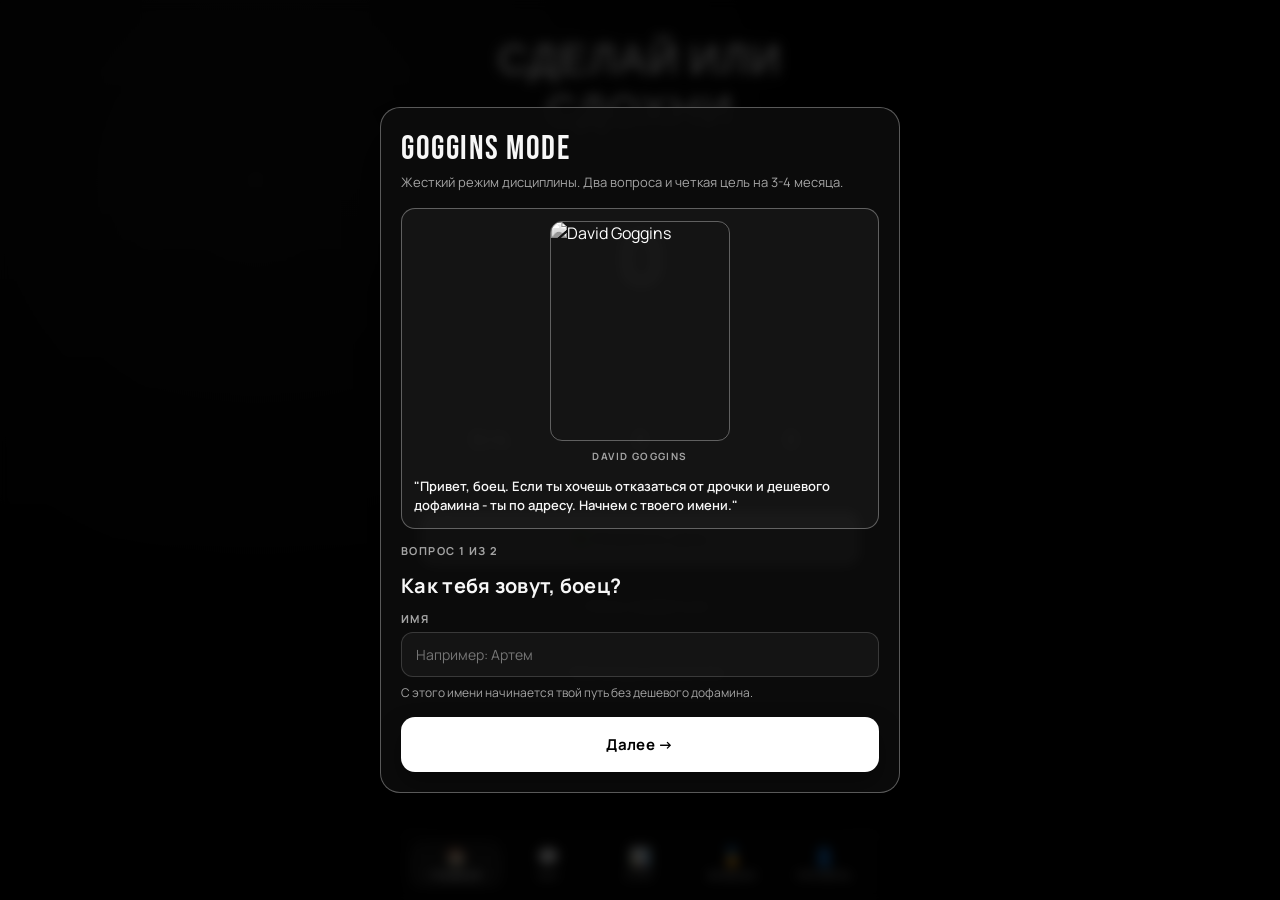
==== index.html @ c08fb743 "Update index.html" ====
<!DOCTYPE html>
<html lang="ru">
<head>
    <meta charset="UTF-8">
    <meta name="viewport" content="width=device-width, initial-scale=1.0, maximum-scale=1.0, user-scalable=no">
    <title>Сделай или сдохни</title>
    <link rel="preconnect" href="https://fonts.googleapis.com">
    <link rel="preconnect" href="https://fonts.gstatic.com" crossorigin>
    <link href="https://fonts.googleapis.com/css2?family=Bebas+Neue&family=Manrope:wght@400;600;700;800&display=swap" rel="stylesheet">
    <style>
        * {
            margin: 0;
            padding: 0;
            box-sizing: border-box;
            font-family: "Manrope", system-ui, -apple-system, sans-serif;
        }

        :root {
            --bg-primary: #040404;
            --bg-secondary: rgba(8, 8, 8, 0.68);
            --bg-card: rgba(12, 12, 12, 0.84);
            --accent: #ffffff;
            --accent-hover: #e8e8e8;
            --text: #f7f7f7;
            --text-muted: #a4a4a4;
            --success: #ffffff;
            --gold: #ffffff;
            --line: rgba(255, 255, 255, 0.16);
            --line-strong: rgba(255, 255, 255, 0.32);
            --photo-url: url("./assets/user-photo.png");
            --photo-size: clamp(440px, 92vw, 980px);
            --photo-y: 58%;
        }

        body {
            background: var(--bg-primary);
            color: var(--text);
            min-height: 100vh;
            overflow-x: hidden;
            position: relative;
        }

        body.onboarding-open {
            overflow: hidden;
        }

        body::before {
            content: "";
            position: fixed;
            inset: 0;
            background-image:
                radial-gradient(circle at 20% 20%, rgba(255, 255, 255, 0.1), transparent 52%),
                linear-gradient(to bottom, rgba(0, 0, 0, 0.22), rgba(0, 0, 0, 0.58)),
                var(--photo-url);
            background-size: 100% 100%, 100% 100%, var(--photo-size) auto;
            background-repeat: no-repeat, no-repeat, no-repeat;
            background-position: center, center, center var(--photo-y);
            filter: grayscale(1) contrast(1.08) brightness(0.72);
            z-index: -2;
        }

        body::after {
            content: "";
            position: fixed;
            inset: 0;
            background: linear-gradient(to bottom, rgba(0, 0, 0, 0.12), rgba(0, 0, 0, 0.42));
            z-index: -1;
            pointer-events: none;
        }

        .container {
            max-width: 480px;
            margin: 0 auto;
            padding: 20px;
            padding-bottom: 96px;
            min-height: 100vh;
            position: relative;
            z-index: 1;
        }

        .mobile-tabs {
            position: fixed;
            left: 50%;
            bottom: 0;
            transform: translateX(-50%);
            width: min(480px, 100vw);
            display: grid;
            grid-template-columns: repeat(5, 1fr);
            gap: 0;
            padding: 8px 10px 12px;
            background: rgba(8, 8, 8, 0.86);
            border-top: 1px solid var(--line);
            backdrop-filter: blur(10px);
            z-index: 220;
        }

        .tab-btn {
            border: none;
            background: transparent;
            color: var(--text-muted);
            display: flex;
            flex-direction: column;
            align-items: center;
            justify-content: center;
            gap: 3px;
            padding: 6px 4px;
            border-radius: 12px;
            font-size: 10px;
            font-weight: 700;
            text-transform: uppercase;
            letter-spacing: 0.8px;
            cursor: pointer;
        }

        .tab-btn .tab-icon {
            font-size: 18px;
            line-height: 1;
        }

        .tab-btn.active {
            color: var(--text);
            background: rgba(255, 255, 255, 0.08);
        }

        .tab-btn:active {
            transform: translateY(1px);
        }

        /* Header */
        .header {
            text-align: center;
            padding: 16px 0;
            margin-bottom: 20px;
        }

        .logo {
            font-family: "Bebas Neue", sans-serif;
            font-size: 42px;
            font-weight: 400;
            text-transform: uppercase;
            letter-spacing: 1.8px;
            color: var(--accent);
            text-shadow: 0 0 28px rgba(255, 255, 255, 0.18);
        }

        .tagline {
            color: var(--text-muted);
            font-size: 11px;
            font-weight: 600;
            text-transform: uppercase;
            letter-spacing: 3.2px;
            margin-top: 2px;
        }

        /* Streak Counter */
        .streak-card {
            background: var(--bg-secondary);
            border-radius: 22px;
            padding: 30px;
            text-align: center;
            margin-bottom: 20px;
            border: 1px solid var(--line);
            position: relative;
            overflow: hidden;
            backdrop-filter: blur(8px);
            box-shadow: 0 20px 45px rgba(0, 0, 0, 0.45);
        }

        .streak-card::before {
            content: '';
            position: absolute;
            top: 0;
            left: 0;
            right: 0;
            height: 1px;
            background: linear-gradient(90deg, rgba(255, 255, 255, 0.65), transparent);
        }

        .streak-number {
            font-size: 72px;
            font-weight: 800;
            color: var(--accent);
            line-height: 1;
            letter-spacing: -2px;
            text-shadow: 0 0 32px rgba(255, 255, 255, 0.2);
        }

        .streak-label {
            font-size: 12px;
            color: var(--text-muted);
            text-transform: uppercase;
            letter-spacing: 2.2px;
            margin-top: 10px;
        }

        .total-days {
            font-size: 14px;
            color: var(--text-muted);
            margin-top: 15px;
        }

        /* Buttons */
        .btn {
            display: block;
            width: 100%;
            padding: 16px 24px;
            border-radius: 14px;
            font-size: 15px;
            font-weight: 700;
            cursor: pointer;
            transition: transform 0.18s ease, background 0.18s ease, border-color 0.18s ease;
            text-align: center;
            text-decoration: none;
            margin-bottom: 12px;
            border: 1px solid transparent;
            letter-spacing: 0.3px;
        }

        .btn-primary {
            background: var(--accent);
            color: #000;
            border-color: rgba(255, 255, 255, 0.9);
            box-shadow: 0 12px 24px rgba(0, 0, 0, 0.35);
        }

        .btn-primary:hover {
            background: var(--accent-hover);
            transform: translateY(-2px);
        }

        .btn-secondary {
            background: var(--bg-card);
            color: var(--text);
            border: 1px solid var(--line);
        }

        .btn-secondary:hover {
            background: rgba(255, 255, 255, 0.08);
            transform: translateY(-2px);
        }

        .btn-danger {
            background: rgba(255, 255, 255, 0.03);
            color: var(--text);
            border: 1px solid var(--line-strong);
        }

        .btn-danger:hover {
            background: rgba(255, 255, 255, 0.1);
            transform: translateY(-2px);
        }

        /* Quote */
        .quote-section {
            background: var(--bg-secondary);
            border-radius: 16px;
            padding: 20px;
            margin-bottom: 20px;
            border-left: 2px solid var(--accent);
            border: 1px solid var(--line);
            backdrop-filter: blur(8px);
        }

        .quote-text {
            font-size: 14px;
            font-style: italic;
            color: var(--text-muted);
            line-height: 1.6;
        }

        .profile-card {
            background: var(--bg-secondary);
            border-radius: 16px;
            padding: 16px;
            margin-bottom: 16px;
            border: 1px solid var(--line);
            backdrop-filter: blur(8px);
        }

        .profile-head {
            display: flex;
            align-items: center;
            justify-content: space-between;
            gap: 10px;
            margin-bottom: 10px;
        }

        .profile-title {
            font-size: 12px;
            text-transform: uppercase;
            letter-spacing: 2px;
            color: var(--text-muted);
            font-weight: 700;
        }

        .text-action {
            background: transparent;
            border: none;
            color: var(--text);
            font-size: 12px;
            font-weight: 700;
            letter-spacing: 0.3px;
            cursor: pointer;
            opacity: 0.8;
        }

        .text-action:hover {
            opacity: 1;
            text-decoration: underline;
        }

        .profile-row {
            display: flex;
            flex-direction: column;
            gap: 3px;
            margin-bottom: 10px;
        }

        .profile-label {
            font-size: 10px;
            text-transform: uppercase;
            letter-spacing: 1.3px;
            color: var(--text-muted);
            font-weight: 700;
        }

        .profile-value {
            font-size: 14px;
            color: var(--text);
            font-weight: 600;
            line-height: 1.45;
        }

        .profile-pills {
            display: flex;
            flex-wrap: wrap;
            gap: 8px;
            margin-bottom: 10px;
        }

        .profile-pill {
            display: inline-flex;
            align-items: center;
            border-radius: 999px;
            border: 1px solid var(--line);
            background: rgba(255, 255, 255, 0.04);
            color: var(--text);
            padding: 6px 10px;
            font-size: 12px;
            font-weight: 600;
            line-height: 1;
        }

        .profile-pill.muted {
            color: var(--text-muted);
            border-style: dashed;
        }

        .onboarding-overlay {
            position: fixed;
            inset: 0;
            background: rgba(0, 0, 0, 0.76);
            backdrop-filter: blur(6px);
            z-index: 300;
            display: none;
            align-items: center;
            justify-content: center;
            padding: 16px;
        }

        .onboarding-overlay.active {
            display: flex;
        }

        .onboarding-panel {
            width: 100%;
            max-width: 520px;
            max-height: 92vh;
            overflow-y: auto;
            background: rgba(12, 12, 12, 0.92);
            border: 1px solid var(--line-strong);
            border-radius: 20px;
            padding: 20px;
            box-shadow: 0 24px 60px rgba(0, 0, 0, 0.55);
        }

        .modal-overlay {
            position: fixed;
            inset: 0;
            background: rgba(0, 0, 0, 0.95);
            z-index: 260;
            padding: 40px 20px;
            display: none;
        }

        .modal-overlay.active {
            display: block;
        }

        .onboarding-title {
            font-family: "Bebas Neue", sans-serif;
            font-size: 34px;
            letter-spacing: 1.5px;
            margin-bottom: 4px;
        }

        .onboarding-subtitle {
            color: var(--text-muted);
            font-size: 13px;
            line-height: 1.45;
            margin-bottom: 16px;
        }

        .coach-intro {
            border: 1px solid var(--line-strong);
            border-radius: 14px;
            background: rgba(255, 255, 255, 0.04);
            padding: 12px;
            margin-bottom: 14px;
        }

        .coach-intro-head {
            display: flex;
            flex-direction: column;
            align-items: center;
            gap: 8px;
            margin-bottom: 8px;
        }

        .coach-avatar {
            width: 180px;
            height: 220px;
            border-radius: 12px;
            object-fit: cover;
            object-position: center top;
            border: 1px solid var(--line-strong);
            filter: grayscale(1) contrast(1.1);
            flex-shrink: 0;
        }

        .coach-intro-label {
            font-size: 10px;
            text-transform: uppercase;
            letter-spacing: 1.4px;
            color: var(--text-muted);
            margin-bottom: 6px;
            font-weight: 700;
        }

        .coach-intro-text {
            font-size: 13px;
            line-height: 1.5;
            color: var(--text);
            font-weight: 600;
        }

        .onboarding-progress {
            display: flex;
            align-items: center;
            justify-content: space-between;
            color: var(--text-muted);
            font-size: 11px;
            text-transform: uppercase;
            letter-spacing: 1.4px;
            margin-bottom: 14px;
            font-weight: 700;
        }

        .onboarding-step {
            display: none;
        }

        .onboarding-step.active {
            display: block;
            animation: fadeIn 0.24s ease;
        }

        .onboarding-step h3 {
            font-size: 20px;
            margin-bottom: 12px;
            letter-spacing: 0.3px;
        }

        .onboarding-step .hint {
            color: var(--text-muted);
            font-size: 12px;
            margin-top: 8px;
            line-height: 1.4;
        }

        .choice-list {
            display: grid;
            gap: 10px;
        }

        .choice-option {
            display: flex;
            align-items: center;
            gap: 10px;
            border: 1px solid var(--line);
            border-radius: 12px;
            padding: 12px;
            background: rgba(255, 255, 255, 0.03);
            cursor: pointer;
            user-select: none;
        }

        .choice-option:hover {
            border-color: var(--line-strong);
            background: rgba(255, 255, 255, 0.07);
        }

        .choice-option input {
            width: 17px;
            height: 17px;
            accent-color: #ffffff;
            flex-shrink: 0;
        }

        .choice-option span {
            font-size: 14px;
            font-weight: 600;
        }

        .habit-block {
            margin-top: 12px;
            padding-top: 10px;
            border-top: 1px solid var(--line);
        }

        .habit-custom {
            margin-top: 10px;
        }

        .field-label {
            display: block;
            font-size: 11px;
            color: var(--text-muted);
            text-transform: uppercase;
            letter-spacing: 1.4px;
            margin-bottom: 6px;
            font-weight: 700;
        }

        .field-input {
            width: 100%;
            border: 1px solid var(--line);
            border-radius: 12px;
            background: rgba(255, 255, 255, 0.04);
            color: var(--text);
            padding: 12px 14px;
            font-size: 14px;
            outline: none;
        }

        textarea.field-input {
            min-height: 72px;
            resize: vertical;
            line-height: 1.45;
        }

        .field-input:focus {
            border-color: var(--line-strong);
            background: rgba(255, 255, 255, 0.08);
        }

        .onboarding-actions {
            display: flex;
            gap: 10px;
            margin-top: 16px;
            justify-content: space-between;
        }

        .onboarding-actions .btn {
            margin-bottom: 0;
            width: auto;
            flex: 1;
        }

        /* Stats */
        .stats-row {
            display: flex;
            gap: 12px;
            margin-bottom: 20px;
        }

        .stat-box {
            flex: 1;
            background: var(--bg-secondary);
            border-radius: 12px;
            padding: 15px;
            text-align: center;
            border: 1px solid var(--line);
            backdrop-filter: blur(8px);
        }

        .stat-value {
            font-size: 24px;
            font-weight: 800;
            color: var(--accent);
            letter-spacing: -0.5px;
        }

        .stat-label {
            font-size: 11px;
            color: var(--text-muted);
            text-transform: uppercase;
            letter-spacing: 1px;
            margin-top: 5px;
        }

        /* Premium Badge */
        .premium-badge {
            background: #ffffff;
            color: #000;
            padding: 8px 16px;
            border-radius: 20px;
            font-size: 12px;
            font-weight: 700;
            text-transform: uppercase;
            letter-spacing: 1px;
            display: inline-block;
            margin-bottom: 15px;
        }

        /* Habit List */
        .habit-list {
            margin-bottom: 20px;
        }

        .habit-item {
            background: var(--bg-secondary);
            border-radius: 12px;
            padding: 15px;
            margin-bottom: 10px;
            display: flex;
            align-items: center;
            justify-content: space-between;
            border: 1px solid var(--line);
            backdrop-filter: blur(8px);
        }

        .habit-info {
            display: flex;
            align-items: center;
            gap: 12px;
        }

        .habit-icon {
            font-size: 24px;
        }

        .habit-name {
            font-weight: 600;
        }

        .habit-check {
            width: 28px;
            height: 28px;
            border-radius: 50%;
            border: 1px solid var(--line-strong);
            cursor: pointer;
            display: flex;
            align-items: center;
            justify-content: center;
            transition: all 0.2s ease;
        }

        .habit-check.completed {
            background: var(--success);
            border-color: var(--success);
            color: #000;
        }

        .chat-shell {
            display: flex;
            flex-direction: column;
            gap: 12px;
            height: calc(100dvh - 240px);
            min-height: 420px;
            background: var(--bg-secondary);
            border: 1px solid var(--line);
            border-radius: 16px;
            padding: 12px;
            backdrop-filter: blur(8px);
            box-shadow: 0 14px 35px rgba(0, 0, 0, 0.35);
        }

        .chat-messages {
            flex: 1;
            display: flex;
            flex-direction: column;
            gap: 8px;
            overflow-y: auto;
            padding: 4px 2px 8px 0;
            scroll-behavior: smooth;
        }

        .chat-bubble {
            max-width: 90%;
            padding: 10px 12px;
            border-radius: 14px;
            border: 1px solid var(--line);
            line-height: 1.45;
            font-size: 14px;
            backdrop-filter: blur(6px);
            white-space: pre-wrap;
        }

        .chat-bubble.user {
            align-self: flex-end;
            background: rgba(255, 255, 255, 0.12);
            border-color: var(--line-strong);
        }

        .chat-bubble.coach {
            align-self: flex-start;
            background: var(--bg-secondary);
        }

        .chat-input-row {
            display: flex;
            gap: 10px;
            align-items: center;
            padding-top: 6px;
            border-top: 1px solid var(--line);
        }

        .chat-input {
            flex: 1;
            border: 1px solid var(--line);
            border-radius: 12px;
            background: rgba(255, 255, 255, 0.06);
            color: var(--text);
            padding: 12px 14px;
            font-size: 14px;
            outline: none;
        }

        .chat-input:focus {
            border-color: var(--line-strong);
            background: rgba(255, 255, 255, 0.1);
        }

        .chat-send {
            border: 1px solid var(--line-strong);
            border-radius: 12px;
            width: 46px;
            height: 46px;
            background: var(--accent);
            color: #000;
            font-size: 20px;
            font-weight: 800;
            cursor: pointer;
            flex-shrink: 0;
        }

        .chat-send:disabled {
            opacity: 0.65;
            cursor: not-allowed;
        }

        /* Weekly Grid */
        .week-grid {
            display: grid;
            grid-template-columns: repeat(7, 1fr);
            gap: 8px;
            margin-bottom: 20px;
        }

        .day-cell {
            text-align: center;
        }

        .day-label {
            font-size: 10px;
            color: var(--text-muted);
            margin-bottom: 5px;
        }

        .day-dot {
            width: 32px;
            height: 32px;
            border-radius: 50%;
            background: var(--bg-card);
            border: 1px solid var(--line);
            margin: 0 auto;
            display: flex;
            align-items: center;
            justify-content: center;
            font-size: 12px;
            font-weight: 600;
        }

        .day-dot.completed {
            background: var(--success);
            color: #000;
        }

        /* Animations */
        @keyframes pulse {
            0%, 100% { transform: scale(1); }
            50% { transform: scale(1.05); }
        }

        .pulse {
            animation: pulse 2s infinite;
        }

        @keyframes fadeIn {
            from { opacity: 0; transform: translateY(20px); }
            to { opacity: 1; transform: translateY(0); }
        }

        .fade-in {
            animation: fadeIn 0.5s ease forwards;
        }

        @media (max-width: 420px) {
            :root {
                --photo-size: 118vw;
                --photo-y: 62%;
            }

            .container {
                padding: 16px;
                padding-bottom: 94px;
            }

            .logo {
                font-size: 36px;
            }

            .streak-number {
                font-size: 64px;
            }

            .onboarding-panel {
                padding: 16px;
                border-radius: 16px;
            }

            .onboarding-title {
                font-size: 30px;
            }

            .onboarding-actions {
                flex-direction: column;
            }

            .onboarding-actions .btn {
                width: 100%;
                flex: initial;
            }

            .mobile-tabs {
                padding-bottom: 10px;
            }

            .tab-btn {
                font-size: 9px;
            }

            .chat-shell {
                height: calc(100dvh - 220px);
                min-height: 360px;
                padding: 10px;
            }

            .chat-bubble {
                max-width: 94%;
                font-size: 13px;
            }
        }

        @media (prefers-reduced-motion: reduce) {
            .pulse,
            .fade-in {
                animation: none;
            }
        }

        /* Screens */
        .screen {
            display: none;
        }

        .screen.active {
            display: block;
        }
    </style>
</head>
<body>
    <div class="container">
        <!-- Main Screen -->
        <div id="main-screen" class="screen active">
            <div class="header">
                <div class="logo">Сделай или сдохни</div>
                <div class="tagline" id="tagline-text">Отказ от дрочки и дешевого дофамина</div>
            </div>

            <div class="streak-card fade-in">
                <div class="streak-number pulse" id="streak-count">0</div>
                <div class="streak-label">Дней без срыва</div>
                <div class="total-days">Всего: <span id="total-count">0</span> дней</div>
            </div>

            <div class="stats-row">
                <div class="stat-box">
                    <div class="stat-value" id="habits-completed">0/0</div>
                    <div class="stat-label">Фокус</div>
                </div>
                <div class="stat-box">
                    <div class="stat-value" id="challenges-completed">0</div>
                    <div class="stat-label">Челленджи</div>
                </div>
                <div class="stat-box">
                    <div class="stat-value" id="achievements-count">0</div>
                    <div class="stat-label">Значки</div>
                </div>
            </div>

            <button class="btn btn-primary" onclick="checkDay()">✅ Отметить день</button>
            <button class="btn btn-danger" onclick="showCraving()">⚠️ Хочу сорваться</button>
            <button class="btn btn-secondary" onclick="completeDailyChallenge()">⚡ Челлендж выполнен</button>

            <div class="quote-section">
                <div class="quote-text" id="daily-quote">"Ты слабак, если сдаешься. Ты воин, если идешь до конца."</div>
            </div>
        </div>

        <!-- Chat Screen -->
        <div id="chat-screen" class="screen">
            <div class="header">
                <div class="logo">Чат с Goggins</div>
            </div>

            <div class="chat-shell">
                <div class="chat-messages" id="chat-messages"></div>
                <form class="chat-input-row" onsubmit="sendChatMessage(event)">
                    <input
                        id="chat-input"
                        class="chat-input"
                        type="text"
                        maxlength="400"
                        placeholder="Напиши, что тебя ломает прямо сейчас..."
                    >
                    <button id="chat-send-btn" type="submit" class="chat-send">→</button>
                </form>
            </div>
        </div>

        <!-- Stats Screen -->
        <div id="stats-screen" class="screen">
            <div class="header">
                <div class="logo">Статистика</div>
            </div>

            <div class="week-grid" id="week-grid">
                <!-- Week days will be generated -->
            </div>

            <div class="streak-card">
                <div class="streak-number" id="stats-streak">0</div>
                <div class="streak-label">Лучший streak</div>
            </div>
        </div>

        <!-- Achievements Screen -->
        <div id="achievements-screen" class="screen">
            <div class="header">
                <div class="logo">Достижения</div>
            </div>

            <div class="habit-list" id="achievements-list">
                <div class="habit-item">
                    <div class="habit-info">
                        <div class="habit-icon">🥉</div>
                        <div class="habit-name">Новичок</div>
                    </div>
                    <div style="color: var(--text-muted); font-size: 12px;">3 дня</div>
                </div>
                <div class="habit-item">
                    <div class="habit-info">
                        <div class="habit-icon">🥈</div>
                        <div class="habit-name">Воин</div>
                    </div>
                    <div style="color: var(--text-muted); font-size: 12px;">7 дней</div>
                </div>
                <div class="habit-item">
                    <div class="habit-info">
                        <div class="habit-icon">🥇</div>
                        <div class="habit-name">Мастер</div>
                    </div>
                    <div style="color: var(--text-muted); font-size: 12px;">30 дней</div>
                </div>
                <div class="habit-item">
                    <div class="habit-info">
                        <div class="habit-icon">👑</div>
                        <div class="habit-name">Легенда</div>
                    </div>
                    <div style="color: var(--text-muted); font-size: 12px;">100 дней</div>
                </div>
            </div>
        </div>

        <!-- Profile Screen -->
        <div id="profile-screen" class="screen">
            <div class="header">
                <div class="logo">Профиль</div>
            </div>

            <div class="profile-card">
                <div class="profile-head">
                    <div class="profile-title">Профиль воина</div>
                    <button class="text-action" onclick="openOnboarding(true)">Изменить</button>
                </div>
                <div class="profile-row">
                    <div class="profile-label">Имя</div>
                    <div class="profile-value" id="profile-name">-</div>
                </div>
                <div class="profile-row">
                    <div class="profile-label">Цель</div>
                    <div class="profile-value" id="profile-goal">-</div>
                </div>
                <div class="profile-row" style="margin-bottom: 0;">
                    <div class="profile-label">Срок</div>
                    <div class="profile-value" id="profile-duration">-</div>
                </div>
            </div>

            <button class="btn btn-secondary" onclick="openOnboarding(true)">📝 Обновить профиль</button>
        </div>
    </div>

    <div id="craving-modal" class="modal-overlay">
        <div style="text-align: center;">
            <div style="font-size: 48px; margin-bottom: 20px;">⚠️</div>
            <div style="font-size: 24px; font-weight: 700; margin-bottom: 20px; color: var(--accent);">ТЫ ХОЧЕШЬ СОРВАТЬСЯ?</div>
            <div class="quote-text" id="craving-quote" style="font-size: 16px; margin-bottom: 30px;">"Ты слабак, если сдаешься. Ты воин, если идешь до конца."</div>
            
            <button class="btn btn-primary" onclick="openAIChat()">💬 Поговорить с коучем</button>
            <button class="btn btn-secondary" onclick="closeCraving()">✅ Я справлюсь</button>
        </div>
    </div>

    <nav class="mobile-tabs">
        <button type="button" class="tab-btn active" data-screen="main-screen" onclick="showScreen('main-screen')">
            <span class="tab-icon">🏠</span>
            <span>Главная</span>
        </button>
        <button type="button" class="tab-btn" data-screen="chat-screen" onclick="showScreen('chat-screen')">
            <span class="tab-icon">💬</span>
            <span>Чат</span>
        </button>
        <button type="button" class="tab-btn" data-screen="stats-screen" onclick="showScreen('stats-screen')">
            <span class="tab-icon">📊</span>
            <span>Стат</span>
        </button>
        <button type="button" class="tab-btn" data-screen="achievements-screen" onclick="showScreen('achievements-screen')">
            <span class="tab-icon">🏅</span>
            <span>Бейджи</span>
        </button>
        <button type="button" class="tab-btn" data-screen="profile-screen" onclick="showScreen('profile-screen')">
            <span class="tab-icon">👤</span>
            <span>Профиль</span>
        </button>
    </nav>

    <div id="onboarding-overlay" class="onboarding-overlay">
        <form id="onboarding-form" class="onboarding-panel">
            <div class="onboarding-title">GOGGINS MODE</div>
            <div class="onboarding-subtitle">Жесткий режим дисциплины. Два вопроса и четкая цель на 3-4 месяца.</div>
            <div class="coach-intro">
                <div class="coach-intro-head">
                    <img class="coach-avatar" src="https://i.pinimg.com/736x/14/f5/a8/14f5a84273fc56e851077f7b923e2029.jpg" alt="David Goggins">
                    <div class="coach-intro-label">David Goggins</div>
                </div>
                <div class="coach-intro-text">"Привет, боец. Если ты хочешь отказаться от дрочки и дешевого дофамина - ты по адресу. Начнем с твоего имени."</div>
            </div>
            <div class="onboarding-progress">
                <span id="onboarding-step-indicator">Вопрос 1 из 2</span>
            </div>

            <div class="onboarding-step active" data-step="1">
                <h3>Как тебя зовут, боец?</h3>
                <label class="field-label" for="onboarding-name">Имя</label>
                <input id="onboarding-name" name="name" class="field-input" type="text" maxlength="40" placeholder="Например: Артем" required>
                <div class="hint">С этого имени начинается твой путь без дешевого дофамина.</div>
            </div>

            <div class="onboarding-step" data-step="2">
                <h3>Что выбираешь на 3-4 месяца?</h3>
                <label class="field-label">Направление</label>
                <div class="choice-list">
                    <label class="choice-option">
                        <input type="radio" name="track_type" value="quit">
                        <span>Отказаться от вредной привычки</span>
                    </label>
                    <label class="choice-option">
                        <input type="radio" name="track_type" value="build">
                        <span>Привить хорошую привычку</span>
                    </label>
                </div>

                <div id="quit-habits-block" class="habit-block" style="display: none;">
                    <label class="field-label">Вредные привычки</label>
                    <div class="choice-list">
                        <label class="choice-option">
                            <input type="radio" name="quit_habit" value="smoking">
                            <span>Отказ от курения</span>
                        </label>
                        <label class="choice-option">
                            <input type="radio" name="quit_habit" value="alcohol">
                            <span>Отказ от алкоголя</span>
                        </label>
                        <label class="choice-option">
                            <input type="radio" name="quit_habit" value="fap">
                            <span>Отказ от дрочки</span>
                        </label>
                        <label class="choice-option">
                            <input type="radio" name="quit_habit" value="other">
                            <span>Другое</span>
                        </label>
                    </div>
                    <div class="habit-custom">
                        <input id="quit-habit-custom" class="field-input" type="text" maxlength="80" placeholder="Какая вредная привычка?" style="display: none;">
                    </div>
                </div>

                <div id="build-habits-block" class="habit-block" style="display: none;">
                    <label class="field-label">Хорошие привычки</label>
                    <div class="choice-list">
                        <label class="choice-option">
                            <input type="radio" name="build_habit" value="reading">
                            <span>Начать читать</span>
                        </label>
                        <label class="choice-option">
                            <input type="radio" name="build_habit" value="sport">
                            <span>Начать заниматься спортом</span>
                        </label>
                        <label class="choice-option">
                            <input type="radio" name="build_habit" value="nutrition">
                            <span>Начать правильно питаться</span>
                        </label>
                        <label class="choice-option">
                            <input type="radio" name="build_habit" value="other">
                            <span>Другое</span>
                        </label>
                    </div>
                    <div class="habit-custom">
                        <input id="build-habit-custom" class="field-input" type="text" maxlength="80" placeholder="Какую хорошую привычку привить?" style="display: none;">
                    </div>
                </div>

                <div class="hint">Основная концепция: за 3-4 месяца убрать или привить привычку.</div>
            </div>

            <div class="onboarding-actions">
                <button type="button" class="btn btn-secondary" id="onboarding-back" onclick="prevOnboardingStep()" style="display: none;">← Назад</button>
                <button type="button" class="btn btn-secondary" id="onboarding-close" onclick="closeOnboarding()" style="display: none;">Закрыть</button>
                <button type="button" class="btn btn-primary" id="onboarding-next" onclick="nextOnboardingStep()">Далее →</button>
                <button type="submit" class="btn btn-primary" id="onboarding-submit" style="display: none;">Сохранить и начать</button>
            </div>
        </form>
    </div>

    <script src="https://telegram.org/js/telegram-web-app.js"></script>
    <script>
        const ACHIEVEMENT_CATALOG = [
            { id: "streak_1", name: "Первый шаг", icon: "🎯", requirement: 1, type: "streak" },
            { id: "streak_3", name: "Новичок", icon: "🥉", requirement: 3, type: "streak" },
            { id: "streak_5", name: "Набираешь ход", icon: "⚔️", requirement: 5, type: "streak" },
            { id: "streak_7", name: "Воин", icon: "🥈", requirement: 7, type: "streak" },
            { id: "streak_10", name: "Железная неделя", icon: "🛡️", requirement: 10, type: "streak" },
            { id: "streak_14", name: "2 недели без срыва", icon: "🔥", requirement: 14, type: "streak" },
            { id: "streak_21", name: "Перезагрузка", icon: "🚀", requirement: 21, type: "streak" },
            { id: "streak_30", name: "Мастер", icon: "🥇", requirement: 30, type: "streak" },
            { id: "streak_45", name: "Стальная воля", icon: "🦾", requirement: 45, type: "streak" },
            { id: "streak_60", name: "60 без срыва", icon: "💀", requirement: 60, type: "streak" },
            { id: "streak_90", name: "90 дней чистоты", icon: "👊", requirement: 90, type: "streak" },
            { id: "streak_120", name: "Режим зверя", icon: "🐺", requirement: 120, type: "streak" },
            { id: "streak_180", name: "Полгода дисциплины", icon: "🏛️", requirement: 180, type: "streak" },
            { id: "streak_365", name: "Легенда", icon: "👑", requirement: 365, type: "streak" },
            { id: "total_7", name: "7 отмеченных дней", icon: "📆", requirement: 7, type: "total_days" },
            { id: "total_30", name: "30 отмеченных дней", icon: "📈", requirement: 30, type: "total_days" },
            { id: "total_100", name: "100 отмеченных дней", icon: "🏅", requirement: 100, type: "total_days" },
            { id: "total_200", name: "200 отмеченных дней", icon: "🏆", requirement: 200, type: "total_days" },
            { id: "challenge_5", name: "5 челленджей", icon: "⚡", requirement: 5, type: "challenges" },
            { id: "challenge_20", name: "20 челленджей", icon: "🎖️", requirement: 20, type: "challenges" },
            { id: "challenge_50", name: "50 челленджей", icon: "🧨", requirement: 50, type: "challenges" },
            { id: "challenge_100", name: "100 челленджей", icon: "🏁", requirement: 100, type: "challenges" }
        ];

        const DAILY_CHALLENGES = [
            "30 минут тренировки без оправданий",
            "10 минут медитации и фокус на цели",
            "Час глубокой работы без телефона",
            "Холодный душ минимум 60 секунд",
            "10 000 шагов за день",
            "Без сахара весь день",
            "Ложись спать до 23:00"
        ];

        const PATH_OPTIONS = {
            tyler: {
                name: "Путь Tyler (лайт)",
                description: "Лайтовый режим с низкой нагрузкой. Без перегруза, но прогресс медленнее."
            },
            ronaldo: {
                name: "Путь Cristiano Ronaldo (средний)",
                description: "Средний, самый оптимальный режим. Баланс дисциплины и устойчивости."
            },
            goggins: {
                name: "Путь David Goggins (супер хард)",
                description: "Максимальная дисциплина и нагрузка. Быстро и жестко, без оправданий."
            }
        };

        const DURATION_OPTIONS = {
            "30d": "30 дней",
            "90d": "90 дней",
            "180d": "6 месяцев",
            "365d": "1 год",
            custom: "Свой срок"
        };

        const QUIT_HABIT_OPTIONS = {
            smoking: "Отказ от курения",
            alcohol: "Отказ от алкоголя",
            fap: "Отказ от дрочки",
            other: "Другое"
        };

        const BUILD_HABIT_OPTIONS = {
            reading: "Начать читать",
            sport: "Начать заниматься спортом",
            nutrition: "Начать правильно питаться",
            other: "Другое"
        };

        const DEFAULT_GOAL_TEXT = "Фокус на привычках";
        const DEFAULT_PATH_KEY = "ronaldo";
        const DEFAULT_DURATION_KEY = "custom";
        const DEFAULT_DURATION_TEXT = "120 дней";

        const DEFAULT_PROFILE = {
            name: "",
            goal: DEFAULT_GOAL_TEXT,
            pathKey: DEFAULT_PATH_KEY,
            durationKey: DEFAULT_DURATION_KEY,
            customDuration: DEFAULT_DURATION_TEXT,
            trackType: "",
            habitKey: "",
            customHabit: ""
        };

        // Data
        let userData = {
            streak: 0,
            bestStreak: 0,
            totalDays: 0,
            habits: [],
            achievements: [],
            isPremium: false,
            chatHistory: [],
            challengesCompleted: 0,
            lastCheckDate: null,
            lastChallengeDate: null,
            onboardingCompleted: false,
            profile: { ...DEFAULT_PROFILE }
        };
        let chatRequestPending = false;
        let onboardingStep = 1;
        let onboardingCanClose = false;
        const ONBOARDING_TOTAL_STEPS = 2;

        // Quotes
        const quotes = [
            "Ты слабак, если сдаешься. Ты воин, если идешь до конца.",
            "Боль временна. Гордость от того, что ты не сдался - навсегда.",
            "Твой biggest враг - это ты сам. Победи себя.",
            "Не сегодня. Никогда не сегодня.",
            "Ты не хочешь сорваться. Ты хочешь быть слабым. Не поддавайся.",
            "Каждый день без срыва - это победа. Будь воином.",
            "Твои желания не определяют тебя. Твои действия определяют.",
            "Сделай или сдохни. Выбирай."
        ];

        function todayKey() {
            return new Date().toISOString().slice(0, 10);
        }

        function getTelegramWebApp() {
            if (window.Telegram && window.Telegram.WebApp) {
                return window.Telegram.WebApp;
            }
            return null;
        }

        function normalizeApiBase(url) {
            return String(url || "").trim().replace(/\/+$/, "");
        }

        function getMiniAppApiBase() {
            const queryBase = normalizeApiBase(new URLSearchParams(window.location.search).get("api_base") || "");
            if (queryBase) {
                return queryBase;
            }

            const tg = getTelegramWebApp();
            if (tg) {
                const initUnsafe = tg.initDataUnsafe || {};
                const startParamBase = normalizeApiBase(initUnsafe.start_param || "");
                if (startParamBase.startsWith("http://") || startParamBase.startsWith("https://")) {
                    return startParamBase;
                }
            }

            const override = normalizeApiBase(localStorage.getItem("nofap_api_base") || "");
            if (override) {
                return override;
            }

            if (window.location.hostname === "localhost" || window.location.hostname === "127.0.0.1") {
                return "http://127.0.0.1:8081";
            }

            return "";
        }

        function getPathName(pathKey) {
            return PATH_OPTIONS[pathKey] ? PATH_OPTIONS[pathKey].name : "-";
        }

        function getDurationLabel(durationKey, customDuration = "") {
            if (durationKey === "custom") {
                return customDuration || "Свой срок";
            }
            return DURATION_OPTIONS[durationKey] || "-";
        }

        function normalizeUserData(raw) {
            const source = raw && typeof raw === "object" ? raw : {};
            const profile = source.profile && typeof source.profile === "object" ? source.profile : {};

            let pathKey = String(profile.pathKey || "").trim();
            if (!PATH_OPTIONS[pathKey]) {
                pathKey = DEFAULT_PATH_KEY;
            }

            let durationKey = String(profile.durationKey || "").trim();
            if (!DURATION_OPTIONS[durationKey]) {
                durationKey = DEFAULT_DURATION_KEY;
            }

            const goal = String(profile.goal || "").trim() || DEFAULT_GOAL_TEXT;
            const trackType = String(profile.trackType || "").trim();
            const habitKey = String(profile.habitKey || "").trim();
            const customHabit = String(profile.customHabit || "").trim();
            const customDuration = String(profile.customDuration || "").trim() || DEFAULT_DURATION_TEXT;
            const chatHistoryRaw = Array.isArray(source.chatHistory) ? source.chatHistory : [];
            const chatHistory = chatHistoryRaw
                .map(item => {
                    const role = item && item.role === "user" ? "user" : "coach";
                    const text = item && typeof item.text === "string" ? item.text.trim() : "";
                    if (!text) {
                        return null;
                    }
                    return { role, text };
                })
                .filter(Boolean)
                .slice(-80);

            return {
                streak: Number(source.streak) || 0,
                bestStreak: Number(source.bestStreak) || 0,
                totalDays: Number(source.totalDays) || 0,
                habits: Array.isArray(source.habits) ? source.habits : [],
                achievements: Array.isArray(source.achievements) ? source.achievements : [],
                isPremium: Boolean(source.isPremium),
                chatHistory,
                challengesCompleted: Number(source.challengesCompleted) || 0,
                lastCheckDate: source.lastCheckDate || null,
                lastChallengeDate: source.lastChallengeDate || null,
                onboardingCompleted: Boolean(source.onboardingCompleted),
                profile: {
                    name: String(profile.name || "").trim(),
                    goal,
                    pathKey,
                    durationKey,
                    customDuration,
                    trackType,
                    habitKey,
                    customHabit
                }
            };
        }

        function getHabitLabel(trackType, habitKey, customHabit = "") {
            if (habitKey === "other") {
                return customHabit.trim();
            }
            if (trackType === "quit") {
                return QUIT_HABIT_OPTIONS[habitKey] || "";
            }
            if (trackType === "build") {
                return BUILD_HABIT_OPTIONS[habitKey] || "";
            }
            return "";
        }

        function buildGoalText(trackType, habitLabel) {
            if (!habitLabel) {
                return DEFAULT_GOAL_TEXT;
            }
            if (trackType === "quit") {
                return `Убрать вредную привычку: ${habitLabel}`;
            }
            if (trackType === "build") {
                return `Привить хорошую привычку: ${habitLabel}`;
            }
            return DEFAULT_GOAL_TEXT;
        }

        function ensureDefaultHabits() {
            if (Array.isArray(userData.habits) && userData.habits.length > 0) {
                return;
            }

            userData.habits = [
                { id: 1, name: "Не смотреть порно", icon: "🚫", completed: false },
                { id: 2, name: "Тренировка", icon: "💪", completed: false },
                { id: 3, name: "Медитация", icon: "🧘", completed: false },
                { id: 4, name: "Холодный душ", icon: "🚿", completed: false }
            ];
        }

        function syncHabitsToProfileFocus() {
            const profile = userData.profile || {};
            const habitLabel = getHabitLabel(profile.trackType, profile.habitKey, profile.customHabit || "");
            if (!habitLabel) {
                return;
            }

            const habitName = profile.trackType === "quit" ? `Без: ${habitLabel}` : habitLabel;
            const habitIcon = profile.trackType === "quit" ? "🚫" : "🌱";
            const completed = userData.habits[0] ? Boolean(userData.habits[0].completed) : false;

            userData.habits = [
                {
                    id: 1,
                    name: habitName,
                    icon: habitIcon,
                    completed
                }
            ];
        }

        function updateProfileUI() {
            const name = userData.profile.name || "Воин";
            const goal = userData.profile.goal || DEFAULT_GOAL_TEXT;
            const duration = getDurationLabel(userData.profile.durationKey || DEFAULT_DURATION_KEY, userData.profile.customDuration || DEFAULT_DURATION_TEXT);

            const nameNode = document.getElementById("profile-name");
            const goalNode = document.getElementById("profile-goal");
            const durationNode = document.getElementById("profile-duration");
            const tagline = document.getElementById("tagline-text");

            if (nameNode) {
                nameNode.textContent = name;
            }
            if (goalNode) {
                goalNode.textContent = goal;
            }
            if (durationNode) {
                durationNode.textContent = duration;
            }
            if (tagline) {
                tagline.textContent = `В строю: ${name}`;
            }
        }

        function fillOnboardingForm() {
            const profile = userData.profile || DEFAULT_PROFILE;
            document.getElementById("onboarding-name").value = profile.name || "";
            document.getElementById("quit-habit-custom").value = profile.trackType === "quit" ? (profile.customHabit || "") : "";
            document.getElementById("build-habit-custom").value = profile.trackType === "build" ? (profile.customHabit || "") : "";

            document.querySelectorAll('input[name="track_type"]').forEach(input => {
                input.checked = input.value === (profile.trackType || "");
            });
            document.querySelectorAll('input[name="quit_habit"]').forEach(input => {
                input.checked = profile.trackType === "quit" && input.value === (profile.habitKey || "");
            });
            document.querySelectorAll('input[name="build_habit"]').forEach(input => {
                input.checked = profile.trackType === "build" && input.value === (profile.habitKey || "");
            });

            updateTrackSelectionUI();
            onboardingStep = 1;
            updateOnboardingStepUI();
        }

        function updateTrackSelectionUI() {
            const trackNode = document.querySelector('input[name="track_type"]:checked');
            const trackType = trackNode ? trackNode.value : "";
            const quitBlock = document.getElementById("quit-habits-block");
            const buildBlock = document.getElementById("build-habits-block");

            quitBlock.style.display = trackType === "quit" ? "block" : "none";
            buildBlock.style.display = trackType === "build" ? "block" : "none";
            updateCustomHabitInputVisibility();
        }

        function updateCustomHabitInputVisibility() {
            const quitHabitNode = document.querySelector('input[name="quit_habit"]:checked');
            const buildHabitNode = document.querySelector('input[name="build_habit"]:checked');
            const quitCustom = document.getElementById("quit-habit-custom");
            const buildCustom = document.getElementById("build-habit-custom");

            quitCustom.style.display = quitHabitNode && quitHabitNode.value === "other" ? "block" : "none";
            buildCustom.style.display = buildHabitNode && buildHabitNode.value === "other" ? "block" : "none";
        }

        function openOnboarding(isEdit = false) {
            fillOnboardingForm();
            const overlay = document.getElementById("onboarding-overlay");
            const closeBtn = document.getElementById("onboarding-close");
            overlay.classList.add("active");
            document.body.classList.add("onboarding-open");

            onboardingCanClose = userData.onboardingCompleted || isEdit;
            closeBtn.style.display = onboardingCanClose ? "block" : "none";
            const submitBtn = document.getElementById("onboarding-submit");
            submitBtn.textContent = userData.onboardingCompleted ? "Сохранить изменения" : "Сохранить и отправить";
        }

        function closeOnboarding() {
            if (!onboardingCanClose && !userData.onboardingCompleted) {
                return;
            }
            const overlay = document.getElementById("onboarding-overlay");
            overlay.classList.remove("active");
            document.body.classList.remove("onboarding-open");
        }

        function updateOnboardingStepUI() {
            const steps = document.querySelectorAll(".onboarding-step");
            steps.forEach((step, index) => {
                step.classList.toggle("active", index + 1 === onboardingStep);
            });

            document.getElementById("onboarding-step-indicator").textContent = `Вопрос ${onboardingStep} из ${ONBOARDING_TOTAL_STEPS}`;
            document.getElementById("onboarding-back").style.display = onboardingStep > 1 ? "block" : "none";
            document.getElementById("onboarding-next").style.display = onboardingStep < ONBOARDING_TOTAL_STEPS ? "block" : "none";
            document.getElementById("onboarding-submit").style.display = onboardingStep === ONBOARDING_TOTAL_STEPS ? "block" : "none";
        }

        function prevOnboardingStep() {
            if (onboardingStep <= 1) {
                return;
            }
            onboardingStep -= 1;
            updateOnboardingStepUI();
        }

        function validateCurrentOnboardingStep() {
            if (onboardingStep === 1) {
                const name = document.getElementById("onboarding-name").value.trim();
                if (!name) {
                    alert("Введи имя, чтобы продолжить.");
                    return false;
                }
            }

            if (onboardingStep === 2) {
                const trackNode = document.querySelector('input[name="track_type"]:checked');
                if (!trackNode) {
                    alert("Выбери: убрать вредную привычку или привить хорошую.");
                    return false;
                }

                if (trackNode.value === "quit") {
                    const habitNode = document.querySelector('input[name="quit_habit"]:checked');
                    if (!habitNode) {
                        alert("Выбери вредную привычку.");
                        return false;
                    }
                    if (habitNode.value === "other" && !document.getElementById("quit-habit-custom").value.trim()) {
                        alert("Напиши свою вредную привычку в поле 'Другое'.");
                        return false;
                    }
                }

                if (trackNode.value === "build") {
                    const habitNode = document.querySelector('input[name="build_habit"]:checked');
                    if (!habitNode) {
                        alert("Выбери хорошую привычку.");
                        return false;
                    }
                    if (habitNode.value === "other" && !document.getElementById("build-habit-custom").value.trim()) {
                        alert("Напиши свою хорошую привычку в поле 'Другое'.");
                        return false;
                    }
                }
            }

            return true;
        }

        function nextOnboardingStep() {
            if (!validateCurrentOnboardingStep()) {
                return;
            }
            if (onboardingStep >= ONBOARDING_TOTAL_STEPS) {
                return;
            }
            onboardingStep += 1;
            updateOnboardingStepUI();
        }

        function getOnboardingPayload() {
            const name = document.getElementById("onboarding-name").value.trim();
            const trackNode = document.querySelector('input[name="track_type"]:checked');
            const trackType = trackNode ? trackNode.value : "";

            let habitKey = "";
            let customHabit = "";

            if (trackType === "quit") {
                const habitNode = document.querySelector('input[name="quit_habit"]:checked');
                habitKey = habitNode ? habitNode.value : "";
                customHabit = document.getElementById("quit-habit-custom").value.trim();
            } else if (trackType === "build") {
                const habitNode = document.querySelector('input[name="build_habit"]:checked');
                habitKey = habitNode ? habitNode.value : "";
                customHabit = document.getElementById("build-habit-custom").value.trim();
            }

            const habitLabel = getHabitLabel(trackType, habitKey, customHabit);
            const goal = buildGoalText(trackType, habitLabel);
            const pathKey = DEFAULT_PATH_KEY;
            const durationKey = DEFAULT_DURATION_KEY;
            const customDuration = DEFAULT_DURATION_TEXT;
            const duration = DEFAULT_DURATION_TEXT;

            return { name, goal, pathKey, durationKey, customDuration, duration, trackType, habitKey, customHabit };
        }

        function sendGoalSetupToBot(payload) {
            const tg = getTelegramWebApp();
            if (!tg || typeof tg.sendData !== "function") {
                return { sent: false, reason: "not_telegram" };
            }

            const data = {
                action: "goal_setup",
                name: payload.name,
                goal: payload.goal,
                path_key: payload.pathKey,
                duration_key: payload.durationKey,
                duration: payload.duration,
                source: "mini_app",
                submitted_at: new Date().toISOString()
            };

            try {
                tg.sendData(JSON.stringify(data));
                return { sent: true };
            } catch (error) {
                return { sent: false, reason: "send_failed", error };
            }
        }

        function submitOnboarding(event) {
            event.preventDefault();
            if (!validateCurrentOnboardingStep()) {
                return;
            }

            const payload = getOnboardingPayload();
            if (!payload.name || !payload.trackType || !payload.habitKey) {
                alert("Заполни все поля корректно.");
                return;
            }

            userData.profile = {
                name: payload.name,
                goal: payload.goal,
                pathKey: payload.pathKey,
                durationKey: payload.durationKey,
                customDuration: payload.customDuration,
                trackType: payload.trackType,
                habitKey: payload.habitKey,
                customHabit: payload.customHabit
            };
            userData.onboardingCompleted = true;
            syncHabitsToProfileFocus();
            updateUI();
            generateWeekGrid();

            const sent = sendGoalSetupToBot(payload);
            if (sent.sent) {
                alert("Данные отправлены в бота. План скоро придет в чат Telegram.");
            } else if (sent.reason === "not_telegram") {
                alert("Профиль сохранен. Для генерации плана открой Mini App из Telegram-бота.");
            } else {
                alert("Профиль сохранен, но отправка в бота не удалась. Попробуй снова.");
            }

            closeOnboarding();
        }

        function initTelegramWebApp() {
            const tg = getTelegramWebApp();
            if (!tg) {
                return;
            }

            try {
                tg.ready();
                tg.expand();
            } catch (error) {
                // noop
            }
        }

        // Initialize
        function init() {
            initTelegramWebApp();

            const saved = localStorage.getItem("nofap_user");
            if (saved) {
                try {
                    userData = normalizeUserData(JSON.parse(saved));
                } catch (error) {
                    userData.profile = { ...DEFAULT_PROFILE };
                }
            } else {
                userData.profile = { ...DEFAULT_PROFILE };
            }

            ensureDefaultHabits();

            document.getElementById("onboarding-form").addEventListener("submit", submitOnboarding);
            document.getElementById("onboarding-name").addEventListener("keydown", event => {
                if (event.key === "Enter" && onboardingStep === 1) {
                    event.preventDefault();
                    nextOnboardingStep();
                }
            });
            document.querySelectorAll('input[name="track_type"]').forEach(input => {
                input.addEventListener("change", updateTrackSelectionUI);
            });
            document.querySelectorAll('input[name="quit_habit"]').forEach(input => {
                input.addEventListener("change", updateCustomHabitInputVisibility);
            });
            document.querySelectorAll('input[name="build_habit"]').forEach(input => {
                input.addEventListener("change", updateCustomHabitInputVisibility);
            });

            syncAchievements();
            syncHabitsToProfileFocus();
            updateUI();
            generateWeekGrid();
            const activeScreen = document.querySelector(".screen.active");
            updateTabBar(activeScreen ? activeScreen.id : "main-screen");

            if (!userData.onboardingCompleted) {
                openOnboarding();
            }
        }

        function achievementProgress(achievement) {
            if (achievement.type === "streak") {
                return userData.streak;
            }
            if (achievement.type === "total_days") {
                return userData.totalDays;
            }
            return userData.challengesCompleted;
        }

        function syncAchievements() {
            const unlocked = [];
            for (const achievement of ACHIEVEMENT_CATALOG) {
                const reached = achievementProgress(achievement) >= achievement.requirement;
                const hasAchievement = userData.achievements.includes(achievement.id);
                if (reached && !hasAchievement) {
                    userData.achievements.push(achievement.id);
                    unlocked.push(achievement);
                }
            }
            return unlocked;
        }

        function updateTabBar(screenId) {
            document.querySelectorAll(".tab-btn").forEach(button => {
                button.classList.toggle("active", button.dataset.screen === screenId);
            });
        }

        function escapeHtml(text) {
            return String(text)
                .replaceAll("&", "&amp;")
                .replaceAll("<", "&lt;")
                .replaceAll(">", "&gt;")
                .replaceAll('"', "&quot;")
                .replaceAll("'", "&#039;");
        }

        function ensureChatWelcome() {
            if (Array.isArray(userData.chatHistory) && userData.chatHistory.length > 0) {
                return;
            }

            const name = userData.profile && userData.profile.name ? userData.profile.name : "боец";
            userData.chatHistory = [
                {
                    role: "coach",
                    text: `${name}, хватит искать оправдания. Здесь только дисциплина, упорный труд и действие. Пиши, где тебя ломает.`
                }
            ];
        }

        function renderChatMessages() {
            const chatMessages = document.getElementById("chat-messages");
            if (!chatMessages) {
                return;
            }

            ensureChatWelcome();
            chatMessages.innerHTML = userData.chatHistory.map(message => `
                <div class="chat-bubble ${message.role}">
                    ${escapeHtml(message.text)}
                </div>
            `).join("");
            chatMessages.scrollTop = chatMessages.scrollHeight;
        }

        async function requestCoachReplyFromApi(message, historySnapshot = []) {
            const apiBase = getMiniAppApiBase();
            if (!apiBase) {
                throw new Error("api_base_missing");
            }
            if (window.location.protocol === "https:" && apiBase.startsWith("http://")) {
                throw new Error("mixed_content_blocked");
            }
            const url = `${apiBase}/api/chat`;
            const duration = getDurationLabel(
                userData.profile.durationKey || DEFAULT_DURATION_KEY,
                userData.profile.customDuration || DEFAULT_DURATION_TEXT
            );
            const history = Array.isArray(historySnapshot) ? historySnapshot.slice(-20) : [];

            const payload = {
                message,
                profile: {
                    name: userData.profile.name || "",
                    goal: userData.profile.goal || "",
                    duration
                },
                stats: {
                    streak: Number(userData.streak) || 0,
                    total_days: Number(userData.totalDays) || 0,
                    challenges_completed: Number(userData.challengesCompleted) || 0
                },
                history
            };

            const response = await fetch(url, {
                method: "POST",
                headers: {
                    "Content-Type": "application/json"
                },
                body: JSON.stringify(payload)
            });

            let data = null;
            try {
                data = await response.json();
            } catch (_) {
                // ignore parse errors
            }

            if (!response.ok || !data || !data.ok) {
                const serverMessage = data && data.reply ? String(data.reply) : "";
                if (serverMessage) {
                    return serverMessage;
                }
                throw new Error(`chat_request_failed_${response.status}`);
            }

            return String(data.reply || "").trim() || "❌ Пустой ответ AI. Попробуй еще раз.";
        }

        async function sendChatMessage(event) {
            if (event) {
                event.preventDefault();
            }

            const input = document.getElementById("chat-input");
            const sendButton = document.getElementById("chat-send-btn");
            if (!input) {
                return;
            }
            if (chatRequestPending) {
                return;
            }

            const text = input.value.trim();
            if (!text) {
                return;
            }

            const historySnapshot = Array.isArray(userData.chatHistory) ? userData.chatHistory.slice(-20) : [];

            chatRequestPending = true;
            if (sendButton) {
                sendButton.disabled = true;
            }
            userData.chatHistory.push({ role: "user", text });
            userData.chatHistory.push({ role: "coach", text: "..." });
            userData.chatHistory = userData.chatHistory.slice(-80);
            input.value = "";
            updateUI();

            try {
                const reply = await requestCoachReplyFromApi(text, historySnapshot);
                userData.chatHistory[userData.chatHistory.length - 1] = { role: "coach", text: reply };
            } catch (error) {
                let errorText = "❌ Не удалось получить ответ AI. Проверь, что бот запущен и Mini App API доступен.";
                if (error && error.message === "api_base_missing") {
                    errorText = "❌ Не указан API backend для Mini App. Для локального теста открой http://localhost:8000. Для GitHub Pages нужен параметр ?api_base=https://твой-backend.";
                } else if (error && error.message === "mixed_content_blocked") {
                    errorText = "❌ Mini App открыт по HTTPS, а API указан по HTTP. Браузер блокирует такой запрос. Нужен HTTPS backend.";
                } else if (error && /Failed to fetch/i.test(String(error.message || ""))) {
                    errorText = "❌ API недоступен по сети. Проверь адрес backend и CORS.";
                }
                userData.chatHistory[userData.chatHistory.length - 1] = {
                    role: "coach",
                    text: errorText
                };
            } finally {
                chatRequestPending = false;
                if (sendButton) {
                    sendButton.disabled = false;
                }
            }

            updateUI();
            input.focus();
        }

        function renderHabits() {
            const list = document.getElementById("habit-list");
            if (!list) {
                return;
            }
            if (!userData.habits.length) {
                list.innerHTML = `
                    <div class="habit-item">
                        <div class="habit-info">
                            <div class="habit-icon">📝</div>
                            <div class="habit-name">Добавь привычку кнопкой ниже</div>
                        </div>
                    </div>
                `;
                return;
            }

            list.innerHTML = userData.habits.map(habit => `
                <div class="habit-item">
                    <div class="habit-info">
                        <div class="habit-icon">${habit.icon}</div>
                        <div class="habit-name">${habit.name}</div>
                    </div>
                    <div class="habit-check ${habit.completed ? "completed" : ""}" onclick="toggleHabit(${habit.id})">
                        ${habit.completed ? "✓" : ""}
                    </div>
                </div>
            `).join("");
        }

        function renderAchievements() {
            const list = document.getElementById("achievements-list");
            list.innerHTML = ACHIEVEMENT_CATALOG.map(achievement => {
                const unlocked = userData.achievements.includes(achievement.id);
                const progress = Math.min(achievementProgress(achievement), achievement.requirement);
                return `
                    <div class="habit-item" style="${unlocked ? "border: 1px solid var(--accent);" : "opacity: 0.6;"}">
                        <div class="habit-info">
                            <div class="habit-icon">${achievement.icon}</div>
                            <div class="habit-name">${achievement.name}</div>
                        </div>
                        <div style="color: var(--text-muted); font-size: 12px;">
                            ${unlocked ? "Открыто" : `${progress}/${achievement.requirement}`}
                        </div>
                    </div>
                `;
            }).join("");
        }

        // Update UI
        function updateUI() {
            document.getElementById("streak-count").textContent = userData.streak;
            document.getElementById("total-count").textContent = userData.totalDays;
            document.getElementById("stats-streak").textContent = userData.bestStreak;
            document.getElementById("habits-completed").textContent =
                `${userData.habits.filter(h => h.completed).length}/${userData.habits.length}`;
            document.getElementById("challenges-completed").textContent = userData.challengesCompleted;
            document.getElementById("achievements-count").textContent = userData.achievements.length;

            updateProfileUI();
            renderHabits();
            renderAchievements();
            renderChatMessages();
            localStorage.setItem("nofap_user", JSON.stringify(userData));
        }

        // Generate week grid
        function generateWeekGrid() {
            const days = ["Пн", "Вт", "Ср", "Чт", "Пт", "Сб", "Вс"];
            const weekGrid = document.getElementById("week-grid");
            weekGrid.innerHTML = "";

            const streakInWeek = userData.streak === 0 ? 0 : (userData.streak % 7 || 7);
            for (let i = 0; i < 7; i++) {
                const completed = i < streakInWeek;
                weekGrid.innerHTML += `
                    <div class="day-cell">
                        <div class="day-label">${days[i]}</div>
                        <div class="day-dot ${completed ? "completed" : ""}">${completed ? "✓" : (i + 1)}</div>
                    </div>
                `;
            }
        }

        // Show screen
        function showScreen(screenId) {
            const target = document.getElementById(screenId);
            if (!target) {
                return;
            }

            document.querySelectorAll(".screen").forEach(s => s.classList.remove("active"));
            target.classList.add("active");
            updateTabBar(screenId);
            if (screenId === "stats-screen") {
                generateWeekGrid();
            }
            if (screenId === "chat-screen") {
                renderChatMessages();
                const input = document.getElementById("chat-input");
                if (input) {
                    setTimeout(() => input.focus(), 50);
                }
            }
        }

        // Check day
        function checkDay() {
            if (userData.lastCheckDate === todayKey()) {
                alert("Сегодня ты уже отметил прогресс. Возвращайся завтра.");
                return;
            }

            userData.streak += 1;
            userData.bestStreak = Math.max(userData.bestStreak, userData.streak);
            userData.totalDays += 1;
            userData.lastCheckDate = todayKey();
            userData.habits.forEach(h => {
                h.completed = false;
            });

            const unlocked = syncAchievements();
            updateUI();
            generateWeekGrid();

            let text = `✅ День отмечен! Твой streak: ${userData.streak}`;
            if (unlocked.length > 0) {
                text += `\n\n🎉 Новый значок: ${unlocked.map(item => `${item.icon} ${item.name}`).join(", ")}`;
            }
            alert(text);
        }

        function completeDailyChallenge() {
            if (userData.lastChallengeDate === todayKey()) {
                alert("Челлендж на сегодня уже засчитан.");
                return;
            }

            const challenge = DAILY_CHALLENGES[new Date().getDate() % DAILY_CHALLENGES.length];
            userData.challengesCompleted += 1;
            userData.lastChallengeDate = todayKey();

            const unlocked = syncAchievements();
            updateUI();

            let text = `⚡ Челлендж выполнен: ${challenge}`;
            if (unlocked.length > 0) {
                text += `\n\n🎉 Новый значок: ${unlocked.map(item => `${item.icon} ${item.name}`).join(", ")}`;
            }
            alert(text);
        }

        // Toggle habit
        function toggleHabit(id) {
            const habit = userData.habits.find(h => h.id === id);
            if (!habit) {
                return;
            }

            habit.completed = !habit.completed;
            updateUI();
        }

        // Add habit
        function addHabit() {
            const name = prompt("Введи название привычки:");
            if (!name || !name.trim()) {
                return;
            }

            const nextId = userData.habits.length
                ? Math.max(...userData.habits.map(h => h.id)) + 1
                : 1;
            userData.habits.push({ id: nextId, name: name.trim(), icon: "💪", completed: false });
            updateUI();
        }

        // Show craving
        function showCraving() {
            const quote = quotes[Math.floor(Math.random() * quotes.length)];
            document.getElementById("craving-quote").textContent = `"${quote}"`;
            document.getElementById("craving-modal").classList.add("active");
        }

        // Close craving
        function closeCraving() {
            document.getElementById("craving-modal").classList.remove("active");
        }

        // Open AI chat
        function openAIChat() {
            closeCraving();
            showScreen("chat-screen");
        }

        // Daily quote rotation
        function rotateQuote() {
            const quote = quotes[Math.floor(Math.random() * quotes.length)];
            document.getElementById("daily-quote").textContent = `"${quote}"`;
        }

        init();
        setInterval(rotateQuote, 30000);
    </script>
</body>
</html>
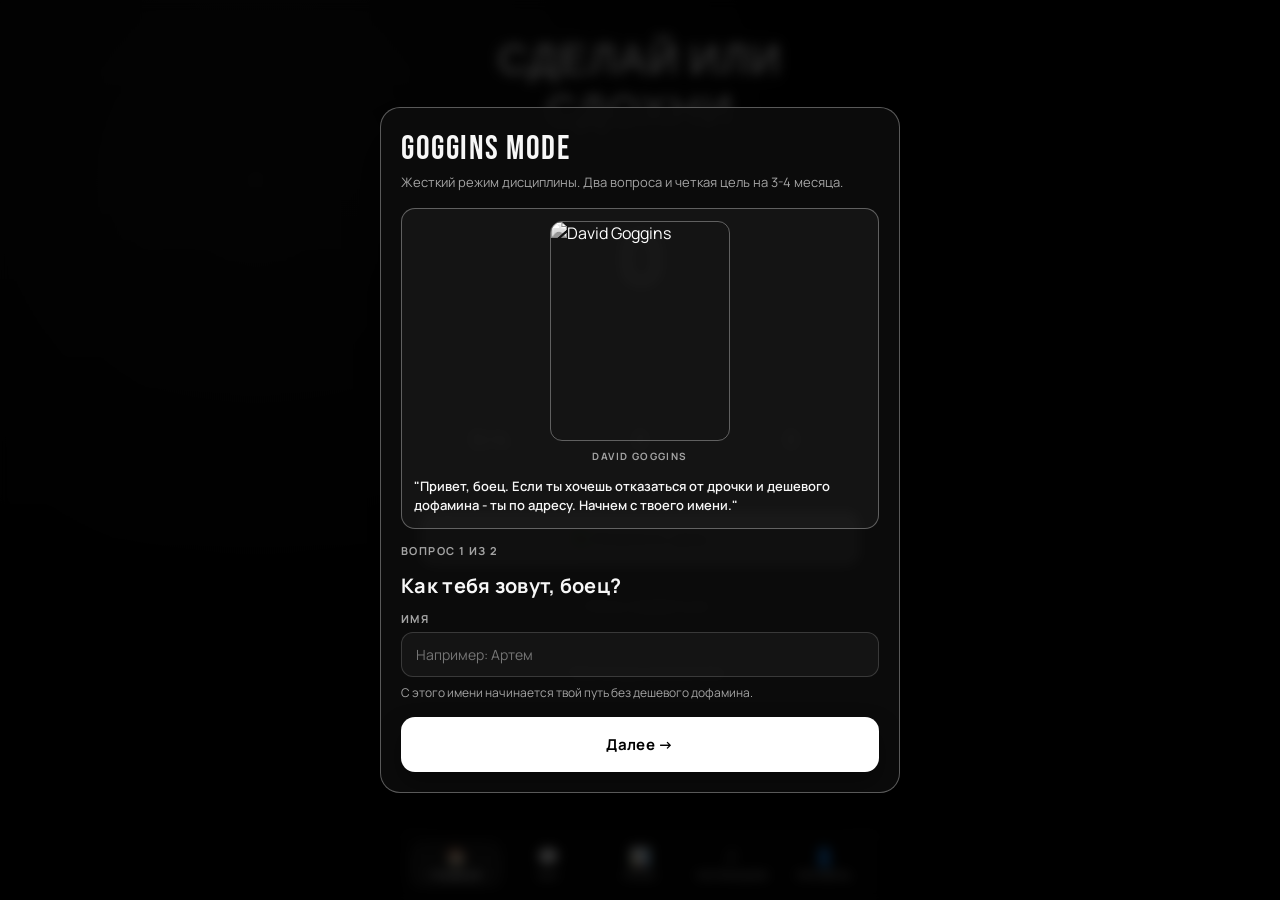
==== commit d6889d35: "Update index.html" ====
--- a/index.html
+++ b/index.html
@@ -609,20 +609,6 @@
             margin-top: 5px;
         }
 
-        /* Premium Badge */
-        .premium-badge {
-            background: #ffffff;
-            color: #000;
-            padding: 8px 16px;
-            border-radius: 20px;
-            font-size: 12px;
-            font-weight: 700;
-            text-transform: uppercase;
-            letter-spacing: 1px;
-            display: inline-block;
-            margin-bottom: 15px;
-        }
-
         /* Habit List */
         .habit-list {
             margin-bottom: 20px;
@@ -652,24 +638,6 @@
 
         .habit-name {
             font-weight: 600;
-        }
-
-        .habit-check {
-            width: 28px;
-            height: 28px;
-            border-radius: 50%;
-            border: 1px solid var(--line-strong);
-            cursor: pointer;
-            display: flex;
-            align-items: center;
-            justify-content: center;
-            transition: all 0.2s ease;
-        }
-
-        .habit-check.completed {
-            background: var(--success);
-            border-color: var(--success);
-            color: #000;
         }
 
         .chat-shell {
@@ -697,20 +665,26 @@
         }
 
         .chat-bubble {
-            max-width: 90%;
-            padding: 10px 12px;
+            width: fit-content;
+            max-width: 82%;
+            padding: 9px 11px;
             border-radius: 14px;
             border: 1px solid var(--line);
             line-height: 1.45;
             font-size: 14px;
             backdrop-filter: blur(6px);
-            white-space: pre-wrap;
+            white-space: pre-line;
         }
 
         .chat-bubble.user {
             align-self: flex-end;
-            background: rgba(255, 255, 255, 0.12);
-            border-color: var(--line-strong);
+            background: rgba(255, 255, 255, 0.09);
+            border-color: rgba(255, 255, 255, 0.12);
+            max-width: 62%;
+            padding: 6px 8px;
+            font-size: 12px;
+            line-height: 1.3;
+            border-radius: 10px;
         }
 
         .chat-bubble.coach {
@@ -868,8 +842,14 @@
             }
 
             .chat-bubble {
-                max-width: 94%;
+                max-width: 88%;
                 font-size: 13px;
+            }
+
+            .chat-bubble.user {
+                max-width: 72%;
+                padding: 6px 8px;
+                font-size: 12px;
             }
         }
 
@@ -950,10 +930,10 @@
             </div>
         </div>
 
-        <!-- Stats Screen -->
-        <div id="stats-screen" class="screen">
+        <!-- Plan Screen -->
+        <div id="plan-screen" class="screen">
             <div class="header">
-                <div class="logo">Статистика</div>
+                <div class="logo">План</div>
             </div>
 
             <div class="week-grid" id="week-grid">
@@ -966,10 +946,10 @@
             </div>
         </div>
 
-        <!-- Achievements Screen -->
-        <div id="achievements-screen" class="screen">
+        <!-- Challenges Screen -->
+        <div id="challenges-screen" class="screen">
             <div class="header">
-                <div class="logo">Достижения</div>
+                <div class="logo">Челленджи</div>
             </div>
 
             <div class="habit-list" id="achievements-list">
@@ -1030,6 +1010,8 @@
             </div>
 
             <button class="btn btn-secondary" onclick="openOnboarding(true)">📝 Обновить профиль</button>
+            <button class="btn btn-danger" onclick="resetLocalProgress()">♻️ Сбросить прогресс (локально)</button>
+            <button class="btn btn-danger" onclick="resetAllProgress()">🧨 Сбросить везде (Mini App + бот)</button>
         </div>
     </div>
 
@@ -1053,13 +1035,13 @@
             <span class="tab-icon">💬</span>
             <span>Чат</span>
         </button>
-        <button type="button" class="tab-btn" data-screen="stats-screen" onclick="showScreen('stats-screen')">
+        <button type="button" class="tab-btn" data-screen="plan-screen" onclick="showScreen('plan-screen')">
             <span class="tab-icon">📊</span>
-            <span>Стат</span>
+            <span>План</span>
         </button>
-        <button type="button" class="tab-btn" data-screen="achievements-screen" onclick="showScreen('achievements-screen')">
-            <span class="tab-icon">🏅</span>
-            <span>Бейджи</span>
+        <button type="button" class="tab-btn" data-screen="challenges-screen" onclick="showScreen('challenges-screen')">
+            <span class="tab-icon">⚡</span>
+            <span>Челленджи</span>
         </button>
         <button type="button" class="tab-btn" data-screen="profile-screen" onclick="showScreen('profile-screen')">
             <span class="tab-icon">👤</span>
@@ -1255,25 +1237,30 @@
             customHabit: ""
         };
 
+        function createDefaultUserData() {
+            return {
+                streak: 0,
+                bestStreak: 0,
+                totalDays: 0,
+                habits: [],
+                achievements: [],
+                chatHistory: [],
+                challengesCompleted: 0,
+                lastCheckDate: null,
+                lastChallengeDate: null,
+                onboardingCompleted: false,
+                profile: { ...DEFAULT_PROFILE }
+            };
+        }
+
         // Data
-        let userData = {
-            streak: 0,
-            bestStreak: 0,
-            totalDays: 0,
-            habits: [],
-            achievements: [],
-            isPremium: false,
-            chatHistory: [],
-            challengesCompleted: 0,
-            lastCheckDate: null,
-            lastChallengeDate: null,
-            onboardingCompleted: false,
-            profile: { ...DEFAULT_PROFILE }
-        };
+        let userData = createDefaultUserData();
         let chatRequestPending = false;
         let onboardingStep = 1;
         let onboardingCanClose = false;
         const ONBOARDING_TOTAL_STEPS = 2;
+        const MAX_CHAT_MESSAGES = 6;
+        const MAX_CHAT_HISTORY_FOR_AI = 6;
 
         // Quotes
         const quotes = [
@@ -1370,7 +1357,7 @@
                     return { role, text };
                 })
                 .filter(Boolean)
-                .slice(-80);
+                .slice(-MAX_CHAT_MESSAGES);
 
             return {
                 streak: Number(source.streak) || 0,
@@ -1378,7 +1365,6 @@
                 totalDays: Number(source.totalDays) || 0,
                 habits: Array.isArray(source.habits) ? source.habits : [],
                 achievements: Array.isArray(source.achievements) ? source.achievements : [],
-                isPremium: Boolean(source.isPremium),
                 chatHistory,
                 challengesCompleted: Number(source.challengesCompleted) || 0,
                 lastCheckDate: source.lastCheckDate || null,
@@ -1673,6 +1659,64 @@
             }
         }
 
+        function sendResetProgressToBot() {
+            const tg = getTelegramWebApp();
+            if (!tg || typeof tg.sendData !== "function") {
+                return { sent: false, reason: "not_telegram" };
+            }
+
+            const data = {
+                action: "reset_progress",
+                source: "mini_app",
+                submitted_at: new Date().toISOString()
+            };
+
+            try {
+                tg.sendData(JSON.stringify(data));
+                return { sent: true };
+            } catch (error) {
+                return { sent: false, reason: "send_failed", error };
+            }
+        }
+
+        function resetLocalProgress(skipConfirm = false) {
+            if (!skipConfirm) {
+                const ok = window.confirm("Сбросить локальный прогресс Mini App? Действие нельзя отменить.");
+                if (!ok) {
+                    return;
+                }
+            }
+
+            userData = createDefaultUserData();
+            ensureDefaultHabits();
+            syncHabitsToProfileFocus();
+            syncAchievements();
+            trimChatHistory();
+            chatRequestPending = false;
+            updateUI();
+            generateWeekGrid();
+            showScreen("main-screen");
+            openOnboarding();
+        }
+
+        function resetAllProgress() {
+            const ok = window.confirm("Сбросить прогресс в Mini App и в Telegram-боте? Действие нельзя отменить.");
+            if (!ok) {
+                return;
+            }
+
+            const sent = sendResetProgressToBot();
+            resetLocalProgress(true);
+
+            if (sent.sent) {
+                alert("Прогресс сброшен. В боте придет подтверждение.");
+            } else if (sent.reason === "not_telegram") {
+                alert("Локальный прогресс сброшен. Для полного сброса открой Mini App из Telegram-бота.");
+            } else {
+                alert("Локальный прогресс сброшен, но отправка в бота не удалась. Повтори позже.");
+            }
+        }
+
         function submitOnboarding(event) {
             event.preventDefault();
             if (!validateCurrentOnboardingStep()) {
@@ -1701,12 +1745,8 @@
             generateWeekGrid();
 
             const sent = sendGoalSetupToBot(payload);
-            if (sent.sent) {
-                alert("Данные отправлены в бота. План скоро придет в чат Telegram.");
-            } else if (sent.reason === "not_telegram") {
-                alert("Профиль сохранен. Для генерации плана открой Mini App из Telegram-бота.");
-            } else {
-                alert("Профиль сохранен, но отправка в бота не удалась. Попробуй снова.");
+            if (!sent.sent && sent.reason === "send_failed") {
+                console.warn("Mini App -> bot sendData failed", sent.error);
             }
 
             closeOnboarding();
@@ -1735,10 +1775,10 @@
                 try {
                     userData = normalizeUserData(JSON.parse(saved));
                 } catch (error) {
-                    userData.profile = { ...DEFAULT_PROFILE };
+                    userData = createDefaultUserData();
                 }
             } else {
-                userData.profile = { ...DEFAULT_PROFILE };
+                userData = createDefaultUserData();
             }
 
             ensureDefaultHabits();
@@ -1810,6 +1850,11 @@
                 .replaceAll("'", "&#039;");
         }
 
+        function formatChatText(text) {
+            const safe = escapeHtml(text);
+            return safe.replace(/\*\*(.+?)\*\*/gs, "<strong>$1</strong>");
+        }
+
         function ensureChatWelcome() {
             if (Array.isArray(userData.chatHistory) && userData.chatHistory.length > 0) {
                 return;
@@ -1824,6 +1869,16 @@
             ];
         }
 
+        function trimChatHistory() {
+            if (!Array.isArray(userData.chatHistory)) {
+                userData.chatHistory = [];
+                return;
+            }
+            userData.chatHistory = userData.chatHistory
+                .filter(item => item && typeof item.text === "string" && item.text.trim())
+                .slice(-MAX_CHAT_MESSAGES);
+        }
+
         function renderChatMessages() {
             const chatMessages = document.getElementById("chat-messages");
             if (!chatMessages) {
@@ -1831,11 +1886,10 @@
             }
 
             ensureChatWelcome();
-            chatMessages.innerHTML = userData.chatHistory.map(message => `
-                <div class="chat-bubble ${message.role}">
-                    ${escapeHtml(message.text)}
-                </div>
-            `).join("");
+            trimChatHistory();
+            chatMessages.innerHTML = userData.chatHistory
+                .map(message => `<div class="chat-bubble ${message.role}">${formatChatText(message.text)}</div>`)
+                .join("");
             chatMessages.scrollTop = chatMessages.scrollHeight;
         }
 
@@ -1852,7 +1906,7 @@
                 userData.profile.durationKey || DEFAULT_DURATION_KEY,
                 userData.profile.customDuration || DEFAULT_DURATION_TEXT
             );
-            const history = Array.isArray(historySnapshot) ? historySnapshot.slice(-20) : [];
+            const history = Array.isArray(historySnapshot) ? historySnapshot.slice(-MAX_CHAT_HISTORY_FOR_AI) : [];
 
             const payload = {
                 message,
@@ -1914,7 +1968,9 @@
                 return;
             }
 
-            const historySnapshot = Array.isArray(userData.chatHistory) ? userData.chatHistory.slice(-20) : [];
+            const historySnapshot = Array.isArray(userData.chatHistory)
+                ? userData.chatHistory.slice(-MAX_CHAT_HISTORY_FOR_AI)
+                : [];
 
             chatRequestPending = true;
             if (sendButton) {
@@ -1922,13 +1978,14 @@
             }
             userData.chatHistory.push({ role: "user", text });
             userData.chatHistory.push({ role: "coach", text: "..." });
-            userData.chatHistory = userData.chatHistory.slice(-80);
+            trimChatHistory();
             input.value = "";
             updateUI();
 
             try {
                 const reply = await requestCoachReplyFromApi(text, historySnapshot);
                 userData.chatHistory[userData.chatHistory.length - 1] = { role: "coach", text: reply };
+                trimChatHistory();
             } catch (error) {
                 let errorText = "❌ Не удалось получить ответ AI. Проверь, что бот запущен и Mini App API доступен.";
                 if (error && error.message === "api_base_missing") {
@@ -1942,6 +1999,7 @@
                     role: "coach",
                     text: errorText
                 };
+                trimChatHistory();
             } finally {
                 chatRequestPending = false;
                 if (sendButton) {
@@ -1951,36 +2009,6 @@
 
             updateUI();
             input.focus();
-        }
-
-        function renderHabits() {
-            const list = document.getElementById("habit-list");
-            if (!list) {
-                return;
-            }
-            if (!userData.habits.length) {
-                list.innerHTML = `
-                    <div class="habit-item">
-                        <div class="habit-info">
-                            <div class="habit-icon">📝</div>
-                            <div class="habit-name">Добавь привычку кнопкой ниже</div>
-                        </div>
-                    </div>
-                `;
-                return;
-            }
-
-            list.innerHTML = userData.habits.map(habit => `
-                <div class="habit-item">
-                    <div class="habit-info">
-                        <div class="habit-icon">${habit.icon}</div>
-                        <div class="habit-name">${habit.name}</div>
-                    </div>
-                    <div class="habit-check ${habit.completed ? "completed" : ""}" onclick="toggleHabit(${habit.id})">
-                        ${habit.completed ? "✓" : ""}
-                    </div>
-                </div>
-            `).join("");
         }
 
         function renderAchievements() {
@@ -2013,9 +2041,9 @@
             document.getElementById("achievements-count").textContent = userData.achievements.length;
 
             updateProfileUI();
-            renderHabits();
             renderAchievements();
             renderChatMessages();
+            trimChatHistory();
             localStorage.setItem("nofap_user", JSON.stringify(userData));
         }
 
@@ -2047,7 +2075,7 @@
             document.querySelectorAll(".screen").forEach(s => s.classList.remove("active"));
             target.classList.add("active");
             updateTabBar(screenId);
-            if (screenId === "stats-screen") {
+            if (screenId === "plan-screen") {
                 generateWeekGrid();
             }
             if (screenId === "chat-screen") {
@@ -2105,31 +2133,6 @@
             alert(text);
         }
 
-        // Toggle habit
-        function toggleHabit(id) {
-            const habit = userData.habits.find(h => h.id === id);
-            if (!habit) {
-                return;
-            }
-
-            habit.completed = !habit.completed;
-            updateUI();
-        }
-
-        // Add habit
-        function addHabit() {
-            const name = prompt("Введи название привычки:");
-            if (!name || !name.trim()) {
-                return;
-            }
-
-            const nextId = userData.habits.length
-                ? Math.max(...userData.habits.map(h => h.id)) + 1
-                : 1;
-            userData.habits.push({ id: nextId, name: name.trim(), icon: "💪", completed: false });
-            updateUI();
-        }
-
         // Show craving
         function showCraving() {
             const quote = quotes[Math.floor(Math.random() * quotes.length)];
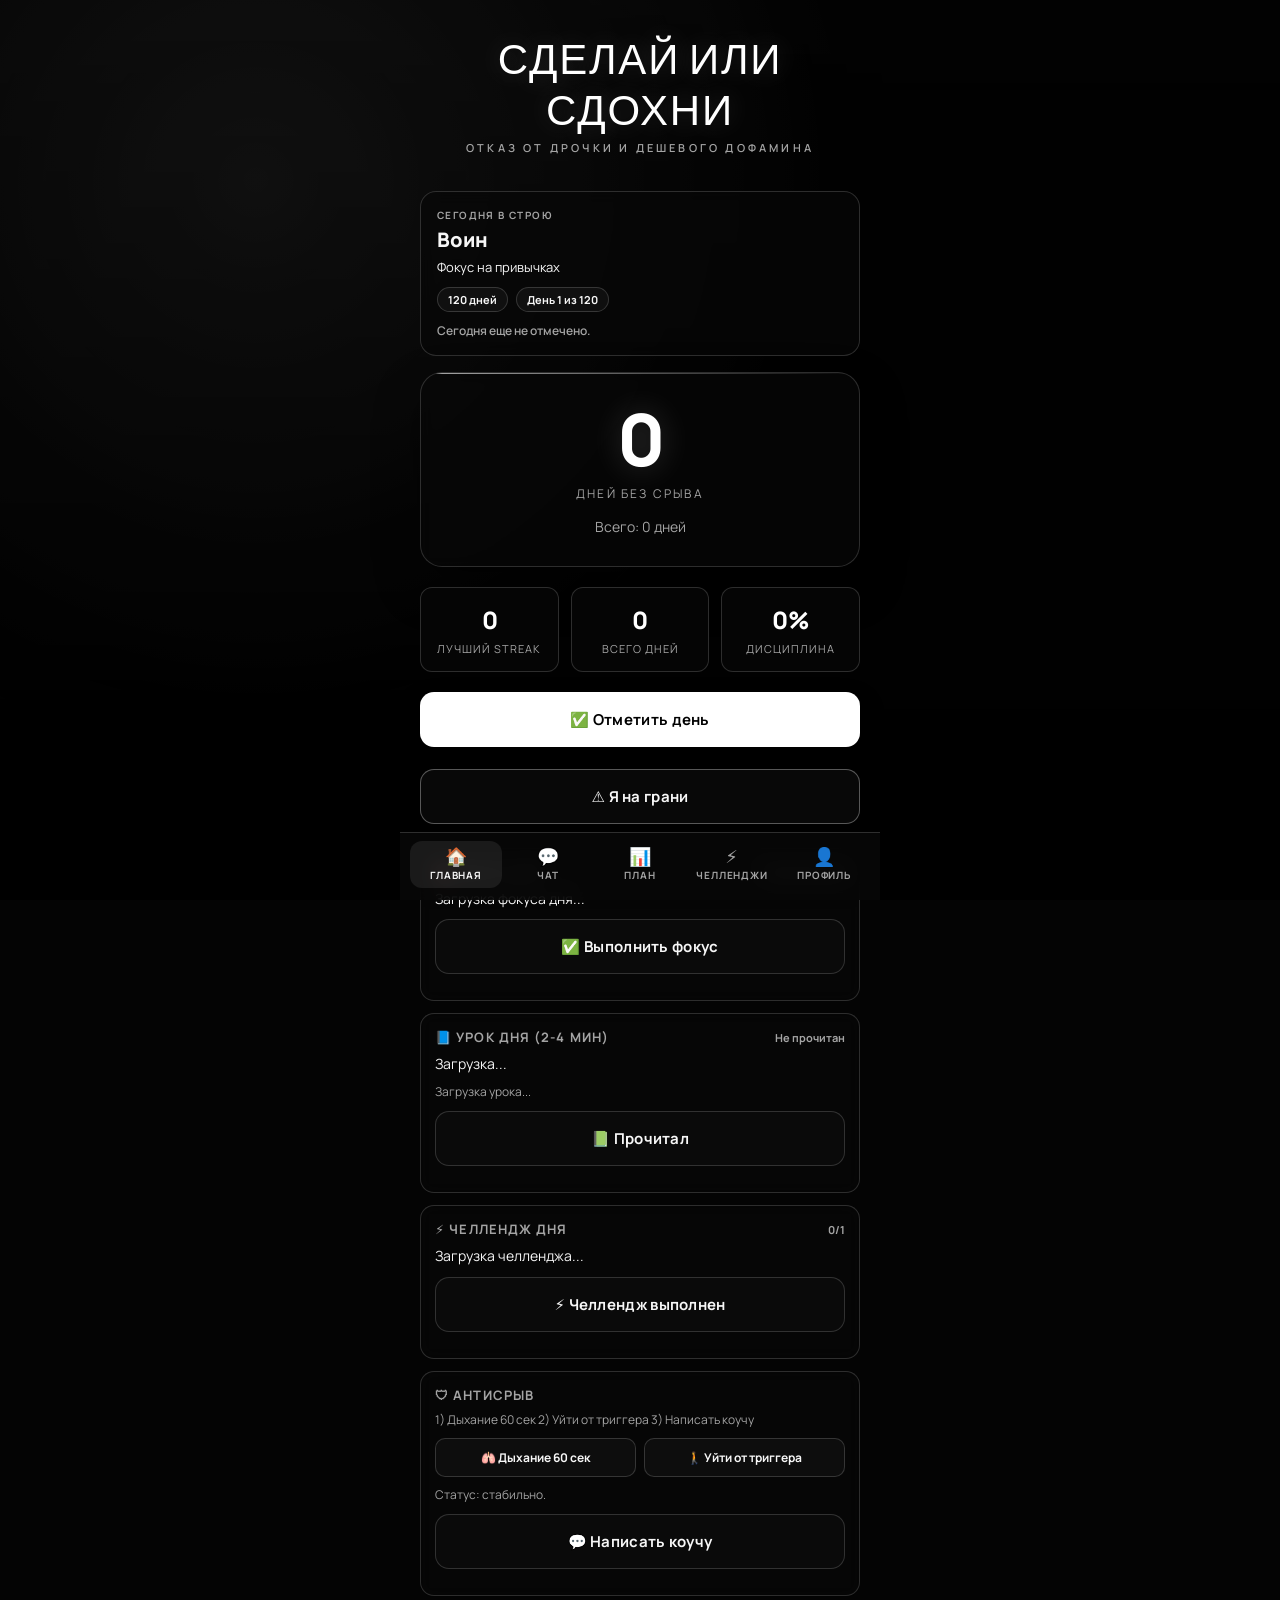
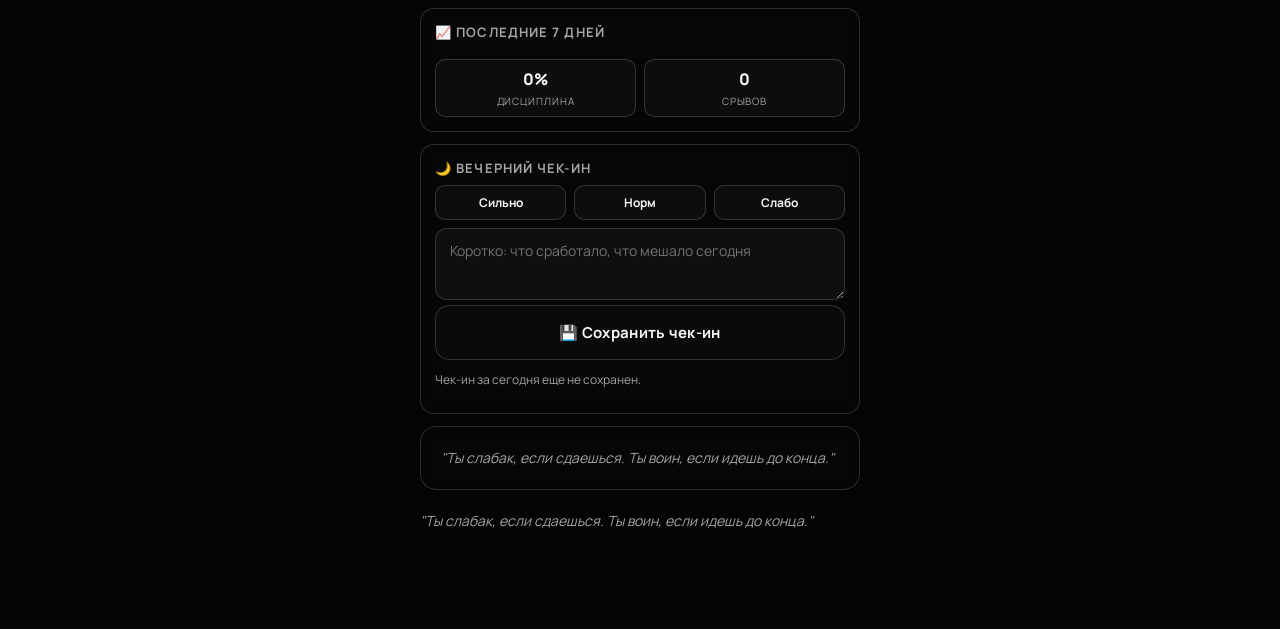
==== commit dcb0ca06: "Update index.html" ====
--- a/index.html
+++ b/index.html
@@ -609,6 +609,214 @@
             margin-top: 5px;
         }
 
+        .main-hero {
+            background: var(--bg-secondary);
+            border: 1px solid var(--line);
+            border-radius: 16px;
+            padding: 16px;
+            margin-bottom: 16px;
+            backdrop-filter: blur(8px);
+        }
+
+        .main-hero-kicker {
+            font-size: 10px;
+            text-transform: uppercase;
+            letter-spacing: 1.4px;
+            color: var(--text-muted);
+            font-weight: 700;
+            margin-bottom: 6px;
+        }
+
+        .main-hero-name {
+            font-size: 20px;
+            font-weight: 800;
+            margin-bottom: 6px;
+            line-height: 1.2;
+        }
+
+        .main-hero-goal {
+            font-size: 13px;
+            color: var(--text);
+            line-height: 1.45;
+            margin-bottom: 10px;
+        }
+
+        .main-hero-meta {
+            display: flex;
+            flex-wrap: wrap;
+            gap: 8px;
+            margin-bottom: 10px;
+        }
+
+        .main-meta-pill {
+            border-radius: 999px;
+            border: 1px solid var(--line);
+            background: rgba(255, 255, 255, 0.04);
+            color: var(--text);
+            font-size: 11px;
+            font-weight: 700;
+            padding: 6px 10px;
+            line-height: 1;
+        }
+
+        .main-day-status {
+            font-size: 12px;
+            color: var(--text-muted);
+            font-weight: 600;
+        }
+
+        .main-card {
+            background: var(--bg-secondary);
+            border: 1px solid var(--line);
+            border-radius: 14px;
+            padding: 14px;
+            margin-bottom: 12px;
+            backdrop-filter: blur(8px);
+        }
+
+        .main-card-head {
+            display: flex;
+            align-items: center;
+            justify-content: space-between;
+            gap: 8px;
+            margin-bottom: 8px;
+        }
+
+        .main-card-title {
+            font-size: 13px;
+            text-transform: uppercase;
+            letter-spacing: 1.1px;
+            color: var(--text-muted);
+            font-weight: 700;
+        }
+
+        .main-card-text {
+            font-size: 14px;
+            color: var(--text);
+            line-height: 1.45;
+            margin-bottom: 10px;
+        }
+
+        .main-card-subtext {
+            font-size: 12px;
+            color: var(--text-muted);
+            line-height: 1.4;
+            margin-bottom: 10px;
+        }
+
+        .main-inline-status {
+            font-size: 11px;
+            font-weight: 700;
+            color: var(--text-muted);
+        }
+
+        .main-actions {
+            display: grid;
+            grid-template-columns: 1fr;
+            gap: 10px;
+            margin-bottom: 12px;
+        }
+
+        .quick-actions {
+            display: grid;
+            grid-template-columns: repeat(2, 1fr);
+            gap: 8px;
+            margin-bottom: 10px;
+        }
+
+        .quick-action-btn {
+            border: 1px solid var(--line);
+            background: rgba(255, 255, 255, 0.03);
+            color: var(--text);
+            border-radius: 10px;
+            padding: 10px 8px;
+            font-size: 12px;
+            font-weight: 700;
+            cursor: pointer;
+        }
+
+        .quick-action-btn:hover {
+            background: rgba(255, 255, 255, 0.08);
+        }
+
+        .week-mini-grid {
+            display: grid;
+            grid-template-columns: repeat(7, 1fr);
+            gap: 6px;
+            margin-bottom: 10px;
+        }
+
+        .week-mini-dot {
+            width: 100%;
+            aspect-ratio: 1 / 1;
+            border-radius: 50%;
+            border: 1px solid var(--line);
+            background: rgba(255, 255, 255, 0.04);
+            color: var(--text-muted);
+            display: flex;
+            align-items: center;
+            justify-content: center;
+            font-size: 10px;
+            font-weight: 700;
+        }
+
+        .week-mini-dot.done {
+            background: #ffffff;
+            color: #000;
+        }
+
+        .week-mini-stats {
+            display: flex;
+            gap: 8px;
+        }
+
+        .week-mini-stat {
+            flex: 1;
+            border: 1px solid var(--line);
+            border-radius: 10px;
+            padding: 8px;
+            background: rgba(255, 255, 255, 0.03);
+            text-align: center;
+        }
+
+        .week-mini-value {
+            font-size: 16px;
+            font-weight: 800;
+        }
+
+        .week-mini-label {
+            font-size: 10px;
+            text-transform: uppercase;
+            letter-spacing: 0.9px;
+            color: var(--text-muted);
+            margin-top: 4px;
+        }
+
+        .checkin-choice-row {
+            display: grid;
+            grid-template-columns: repeat(3, 1fr);
+            gap: 8px;
+            margin-bottom: 8px;
+        }
+
+        .checkin-choice {
+            border: 1px solid var(--line);
+            background: rgba(255, 255, 255, 0.03);
+            color: var(--text);
+            border-radius: 10px;
+            padding: 8px;
+            font-size: 12px;
+            font-weight: 700;
+            cursor: pointer;
+            text-align: center;
+        }
+
+        .checkin-choice.active {
+            background: #ffffff;
+            color: #000;
+            border-color: #ffffff;
+        }
+
         /* Habit List */
         .habit-list {
             margin-bottom: 20px;
@@ -879,6 +1087,17 @@
                 <div class="tagline" id="tagline-text">Отказ от дрочки и дешевого дофамина</div>
             </div>
 
+            <div class="main-hero fade-in">
+                <div class="main-hero-kicker">Сегодня в строю</div>
+                <div class="main-hero-name" id="main-hero-name">Воин</div>
+                <div class="main-hero-goal" id="main-hero-goal">Фокус на привычках</div>
+                <div class="main-hero-meta">
+                    <span class="main-meta-pill" id="main-hero-duration">120 дней</span>
+                    <span class="main-meta-pill" id="main-hero-day">День 1 из 120</span>
+                </div>
+                <div class="main-day-status" id="main-day-status">Сегодня еще не отмечено.</div>
+            </div>
+
             <div class="streak-card fade-in">
                 <div class="streak-number pulse" id="streak-count">0</div>
                 <div class="streak-label">Дней без срыва</div>
@@ -887,24 +1106,100 @@
 
             <div class="stats-row">
                 <div class="stat-box">
-                    <div class="stat-value" id="habits-completed">0/0</div>
-                    <div class="stat-label">Фокус</div>
+                    <div class="stat-value" id="main-best-streak">0</div>
+                    <div class="stat-label">Лучший streak</div>
                 </div>
                 <div class="stat-box">
-                    <div class="stat-value" id="challenges-completed">0</div>
-                    <div class="stat-label">Челленджи</div>
+                    <div class="stat-value" id="main-total-days">0</div>
+                    <div class="stat-label">Всего дней</div>
                 </div>
                 <div class="stat-box">
-                    <div class="stat-value" id="achievements-count">0</div>
-                    <div class="stat-label">Значки</div>
+                    <div class="stat-value" id="main-discipline-rate">0%</div>
+                    <div class="stat-label">Дисциплина</div>
                 </div>
             </div>
 
-            <button class="btn btn-primary" onclick="checkDay()">✅ Отметить день</button>
-            <button class="btn btn-danger" onclick="showCraving()">⚠️ Хочу сорваться</button>
-            <button class="btn btn-secondary" onclick="completeDailyChallenge()">⚡ Челлендж выполнен</button>
+            <div class="main-actions">
+                <button class="btn btn-primary" onclick="checkDay()">✅ Отметить день</button>
+                <button class="btn btn-danger" onclick="showCraving()">⚠️ Я на грани</button>
+            </div>
+
+            <div class="main-card">
+                <div class="main-card-head">
+                    <div class="main-card-title">🎯 Фокус дня</div>
+                    <div class="main-inline-status" id="focus-status">Не выполнено</div>
+                </div>
+                <div class="main-card-text" id="focus-text">Загрузка фокуса дня...</div>
+                <button class="btn btn-secondary" id="focus-btn" onclick="completeFocusTask()">✅ Выполнить фокус</button>
+            </div>
+
+            <div class="main-card">
+                <div class="main-card-head">
+                    <div class="main-card-title">📘 Урок дня (2-4 мин)</div>
+                    <div class="main-inline-status" id="lesson-status">Не прочитан</div>
+                </div>
+                <div class="main-card-text" id="lesson-title">Загрузка...</div>
+                <div class="main-card-subtext" id="lesson-text">Загрузка урока...</div>
+                <button class="btn btn-secondary" id="lesson-btn" onclick="markLessonRead()">📗 Прочитал</button>
+            </div>
+
+            <div class="main-card">
+                <div class="main-card-head">
+                    <div class="main-card-title">⚡ Челлендж дня</div>
+                    <div class="main-inline-status" id="challenge-progress">0/1</div>
+                </div>
+                <div class="main-card-text" id="challenge-text">Загрузка челленджа...</div>
+                <button class="btn btn-secondary" id="challenge-btn" onclick="completeDailyChallenge()">⚡ Челлендж выполнен</button>
+            </div>
+
+            <div class="main-card">
+                <div class="main-card-head">
+                    <div class="main-card-title">🛡 Антисрыв</div>
+                </div>
+                <div class="main-card-subtext">1) Дыхание 60 сек  2) Уйти от триггера  3) Написать коучу</div>
+                <div class="quick-actions">
+                    <button type="button" class="quick-action-btn" onclick="startBreathingDrill()">🫁 Дыхание 60 сек</button>
+                    <button type="button" class="quick-action-btn" onclick="markTriggerEscape()">🚶 Уйти от триггера</button>
+                </div>
+                <div class="main-card-subtext" id="anti-slip-status">Статус: стабильно.</div>
+                <button class="btn btn-secondary" onclick="openAIChat()">💬 Написать коучу</button>
+            </div>
+
+            <div class="main-card">
+                <div class="main-card-head">
+                    <div class="main-card-title">📈 Последние 7 дней</div>
+                </div>
+                <div class="week-mini-grid" id="home-week-grid"></div>
+                <div class="week-mini-stats">
+                    <div class="week-mini-stat">
+                        <div class="week-mini-value" id="home-discipline">0%</div>
+                        <div class="week-mini-label">Дисциплина</div>
+                    </div>
+                    <div class="week-mini-stat">
+                        <div class="week-mini-value" id="home-relapses">0</div>
+                        <div class="week-mini-label">Срывов</div>
+                    </div>
+                </div>
+            </div>
+
+            <div class="main-card">
+                <div class="main-card-head">
+                    <div class="main-card-title">🌙 Вечерний чек-ин</div>
+                </div>
+                <div class="checkin-choice-row">
+                    <button type="button" class="checkin-choice" id="checkin-strong" onclick="setCheckinMood('strong')">Сильно</button>
+                    <button type="button" class="checkin-choice" id="checkin-ok" onclick="setCheckinMood('ok')">Норм</button>
+                    <button type="button" class="checkin-choice" id="checkin-weak" onclick="setCheckinMood('weak')">Слабо</button>
+                </div>
+                <textarea class="field-input" id="checkin-note" maxlength="220" placeholder="Коротко: что сработало, что мешало сегодня"></textarea>
+                <button class="btn btn-secondary" onclick="saveCheckin()">💾 Сохранить чек-ин</button>
+                <div class="main-card-subtext" id="checkin-status">Чек-ин за сегодня еще не сохранен.</div>
+            </div>
 
             <div class="quote-section">
+                <div class="quote-text" id="daily-quote">"Ты слабак, если сдаешься. Ты воин, если идешь до конца."</div>
+            </div>
+        </div>
                 <div class="quote-text" id="daily-quote">"Ты слабак, если сдаешься. Ты воин, если идешь до конца."</div>
             </div>
         </div>
@@ -1022,6 +1317,7 @@
             <div class="quote-text" id="craving-quote" style="font-size: 16px; margin-bottom: 30px;">"Ты слабак, если сдаешься. Ты воин, если идешь до конца."</div>
             
             <button class="btn btn-primary" onclick="openAIChat()">💬 Поговорить с коучем</button>
+            <button class="btn btn-danger" onclick="markRelapse()">❌ Срыв случился</button>
             <button class="btn btn-secondary" onclick="closeCraving()">✅ Я справлюсь</button>
         </div>
     </div>
@@ -1184,6 +1480,47 @@
             "Ложись спать до 23:00"
         ];
 
+        const DAILY_FOCUS_TASKS = [
+            "Убери главный триггер из окружения на весь день.",
+            "Сделай 25 минут глубокой работы без отвлечений.",
+            "Сразу после пробуждения: вода + 10 приседаний.",
+            "Не заходи в соцсети до 12:00.",
+            "Сделай одну сложную задачу до обеда.",
+            "Пройди 20 минут пешком без телефона.",
+            "Подготовь завтрашний план до сна."
+        ];
+
+        const DAILY_LESSONS = [
+            {
+                title: "Зеркало ответственности",
+                text: "Перестань искать оправдания. Факт важнее эмоций. Сегодня честно назови одну слабую точку и исправь ее действием."
+            },
+            {
+                title: "Правило 40%",
+                text: "Когда мозг говорит «стоп», ты часто использовал только часть ресурса. Добавь еще один подход, еще 10 минут, еще один шаг."
+            },
+            {
+                title: "Управление триггерами",
+                text: "Срыв начинается не в момент действия, а раньше: место, время, контент. Убери триггер заранее и выиграй день."
+            },
+            {
+                title: "Микродисциплина",
+                text: "Дисциплина строится на мелочах: заправить кровать, убрать стол, сделать план. Малые победы дают большой контроль."
+            },
+            {
+                title: "Система вместо мотивации",
+                text: "Мотивация прыгает. Система работает всегда. Определи четкий ритуал: когда, где и как выполняешь привычку."
+            },
+            {
+                title: "Отказ от дешевого дофамина",
+                text: "Быстрые удовольствия воруют энергию и фокус. Ограничь их сегодня и направь ресурсы в реальный прогресс."
+            },
+            {
+                title: "Откат не равен поражению",
+                text: "Если день слабый, не ломай неделю. Вернись в режим в тот же день: одно действие, одна победа, один шаг вперед."
+            }
+        ];
+
         const PATH_OPTIONS = {
             tyler: {
                 name: "Путь Tyler (лайт)",
@@ -1245,6 +1582,7 @@
                 habits: [],
                 achievements: [],
                 chatHistory: [],
+                dayRecords: {},
                 challengesCompleted: 0,
                 lastCheckDate: null,
                 lastChallengeDate: null,
@@ -1325,6 +1663,31 @@
                 return customDuration || "Свой срок";
             }
             return DURATION_OPTIONS[durationKey] || "-";
+        }
+
+        function normalizeDayRecords(rawRecords) {
+            if (!rawRecords || typeof rawRecords !== "object" || Array.isArray(rawRecords)) {
+                return {};
+            }
+
+            const normalized = {};
+            for (const [dateKey, value] of Object.entries(rawRecords)) {
+                if (!/^\d{4}-\d{2}-\d{2}$/.test(dateKey) || !value || typeof value !== "object") {
+                    continue;
+                }
+
+                const checkin = String(value.checkin || "").trim();
+                normalized[dateKey] = {
+                    dayMarked: Boolean(value.dayMarked),
+                    focusDone: Boolean(value.focusDone),
+                    challengeDone: Boolean(value.challengeDone),
+                    lessonRead: Boolean(value.lessonRead),
+                    relapse: Boolean(value.relapse),
+                    checkin: ["strong", "ok", "weak"].includes(checkin) ? checkin : "",
+                    note: typeof value.note === "string" ? value.note.slice(0, 220) : ""
+                };
+            }
+            return normalized;
         }
 
         function normalizeUserData(raw) {
@@ -1366,6 +1729,7 @@
                 habits: Array.isArray(source.habits) ? source.habits : [],
                 achievements: Array.isArray(source.achievements) ? source.achievements : [],
                 chatHistory,
+                dayRecords: normalizeDayRecords(source.dayRecords),
                 challengesCompleted: Number(source.challengesCompleted) || 0,
                 lastCheckDate: source.lastCheckDate || null,
                 lastChallengeDate: source.lastChallengeDate || null,
@@ -1409,6 +1773,372 @@
             return DEFAULT_GOAL_TEXT;
         }
 
+        function getDurationDays(durationLabel) {
+            const text = String(durationLabel || "").toLowerCase();
+            const numberMatch = text.match(/\d+/);
+            const value = numberMatch ? Number(numberMatch[0]) : 120;
+            if (text.includes("год")) {
+                return Math.max(1, value * 365);
+            }
+            if (text.includes("месяц")) {
+                return Math.max(1, value * 30);
+            }
+            return Math.max(1, value);
+        }
+
+        function getDateKeyOffset(offsetDays) {
+            const date = new Date();
+            date.setDate(date.getDate() + offsetDays);
+            return date.toISOString().slice(0, 10);
+        }
+
+        function getDateLabel(dateKey) {
+            const date = new Date(`${dateKey}T00:00:00`);
+            const labels = ["Вс", "Пн", "Вт", "Ср", "Чт", "Пт", "Сб"];
+            return labels[date.getDay()] || "Д";
+        }
+
+        function ensureDayRecord(dateKey = todayKey()) {
+            if (!userData.dayRecords || typeof userData.dayRecords !== "object" || Array.isArray(userData.dayRecords)) {
+                userData.dayRecords = {};
+            }
+
+            if (!userData.dayRecords[dateKey]) {
+                userData.dayRecords[dateKey] = {
+                    dayMarked: false,
+                    focusDone: false,
+                    challengeDone: false,
+                    lessonRead: false,
+                    relapse: false,
+                    checkin: "",
+                    note: ""
+                };
+            }
+
+            return userData.dayRecords[dateKey];
+        }
+
+        function getDailySeed(dateKey = todayKey()) {
+            const parts = dateKey.split("-").map(Number);
+            if (parts.length !== 3 || parts.some(Number.isNaN)) {
+                return new Date().getDate();
+            }
+            return parts[0] * 372 + parts[1] * 31 + parts[2];
+        }
+
+        function pickDailyValue(values, dateKey = todayKey()) {
+            if (!Array.isArray(values) || values.length === 0) {
+                return "";
+            }
+            return values[getDailySeed(dateKey) % values.length];
+        }
+
+        function getTodayFocusText() {
+            return pickDailyValue(DAILY_FOCUS_TASKS, todayKey()) || "Сделай одно сложное действие без оправданий.";
+        }
+
+        function getTodayChallengeText() {
+            return pickDailyValue(DAILY_CHALLENGES, todayKey()) || "Минимум 30 минут дисциплинированной работы.";
+        }
+
+        function getTodayLesson() {
+            return pickDailyValue(DAILY_LESSONS, todayKey()) || {
+                title: "Дисциплина",
+                text: "Действие важнее эмоций. Сделай шаг вперед прямо сейчас."
+            };
+        }
+
+        function getProgramDayText() {
+            const durationLabel = getDurationLabel(
+                userData.profile.durationKey || DEFAULT_DURATION_KEY,
+                userData.profile.customDuration || DEFAULT_DURATION_TEXT
+            );
+            const durationDays = getDurationDays(durationLabel);
+            const todayMarked = userData.lastCheckDate === todayKey() || ensureDayRecord().dayMarked;
+            const currentDay = Math.min(durationDays, Math.max(1, userData.totalDays + (todayMarked ? 0 : 1)));
+            return `День ${currentDay} из ${durationDays}`;
+        }
+
+        function getTodayStatusText() {
+            const todayRecord = ensureDayRecord();
+            if (todayRecord.relapse) {
+                return "Сегодня зафиксирован срыв. Вернись в режим сегодня же.";
+            }
+            if (todayRecord.dayMarked || userData.lastCheckDate === todayKey()) {
+                return "Сегодняшний прогресс отмечен.";
+            }
+            return "Сегодня еще не отмечено.";
+        }
+
+        function getDisciplineForLast7Days() {
+            const keys = [];
+            for (let i = 6; i >= 0; i--) {
+                keys.push(getDateKeyOffset(-i));
+            }
+
+            let completed = 0;
+            let total = keys.length * 3;
+            let relapses = 0;
+
+            for (const key of keys) {
+                const record = userData.dayRecords && userData.dayRecords[key] ? userData.dayRecords[key] : null;
+                if (record && record.dayMarked) {
+                    completed += 1;
+                }
+                if (record && record.focusDone) {
+                    completed += 1;
+                }
+                if (record && record.challengeDone) {
+                    completed += 1;
+                }
+                if (record && record.relapse) {
+                    relapses += 1;
+                }
+            }
+
+            const percent = total > 0 ? Math.round((completed / total) * 100) : 0;
+            return { keys, percent, relapses };
+        }
+
+        function renderMainWeekGrid() {
+            const grid = document.getElementById("home-week-grid");
+            if (!grid) {
+                return { percent: 0, relapses: 0 };
+            }
+
+            const { keys, percent, relapses } = getDisciplineForLast7Days();
+            grid.innerHTML = keys.map(key => {
+                const record = userData.dayRecords && userData.dayRecords[key] ? userData.dayRecords[key] : null;
+                const done = Boolean(record && record.dayMarked);
+                return `<div class="week-mini-dot ${done ? "done" : ""}">${getDateLabel(key)}</div>`;
+            }).join("");
+
+            return { percent, relapses };
+        }
+
+        function getCheckinLabel(value) {
+            if (value === "strong") {
+                return "Сильно";
+            }
+            if (value === "ok") {
+                return "Норм";
+            }
+            if (value === "weak") {
+                return "Слабо";
+            }
+            return "-";
+        }
+
+        function updateMainDashboardUI() {
+            const profileName = userData.profile.name || "Воин";
+            const goalText = userData.profile.goal || DEFAULT_GOAL_TEXT;
+            const durationLabel = getDurationLabel(
+                userData.profile.durationKey || DEFAULT_DURATION_KEY,
+                userData.profile.customDuration || DEFAULT_DURATION_TEXT
+            );
+            const todayRecord = ensureDayRecord();
+            const lesson = getTodayLesson();
+            const weekStats = renderMainWeekGrid();
+
+            const heroName = document.getElementById("main-hero-name");
+            const heroGoal = document.getElementById("main-hero-goal");
+            const heroDuration = document.getElementById("main-hero-duration");
+            const heroDay = document.getElementById("main-hero-day");
+            const dayStatus = document.getElementById("main-day-status");
+            const focusText = document.getElementById("focus-text");
+            const focusStatus = document.getElementById("focus-status");
+            const focusBtn = document.getElementById("focus-btn");
+            const lessonTitle = document.getElementById("lesson-title");
+            const lessonText = document.getElementById("lesson-text");
+            const lessonStatus = document.getElementById("lesson-status");
+            const lessonBtn = document.getElementById("lesson-btn");
+            const challengeText = document.getElementById("challenge-text");
+            const challengeProgress = document.getElementById("challenge-progress");
+            const challengeBtn = document.getElementById("challenge-btn");
+            const disciplineNode = document.getElementById("home-discipline");
+            const relapsesNode = document.getElementById("home-relapses");
+            const bestNode = document.getElementById("main-best-streak");
+            const totalNode = document.getElementById("main-total-days");
+            const disciplineRateNode = document.getElementById("main-discipline-rate");
+            const checkinStatus = document.getElementById("checkin-status");
+            const checkinNote = document.getElementById("checkin-note");
+            const antiSlipStatus = document.getElementById("anti-slip-status");
+
+            if (heroName) {
+                heroName.textContent = `В строю: ${profileName}`;
+            }
+            if (heroGoal) {
+                heroGoal.textContent = goalText;
+            }
+            if (heroDuration) {
+                heroDuration.textContent = durationLabel;
+            }
+            if (heroDay) {
+                heroDay.textContent = getProgramDayText();
+            }
+            if (dayStatus) {
+                dayStatus.textContent = getTodayStatusText();
+            }
+
+            if (focusText) {
+                focusText.textContent = getTodayFocusText();
+            }
+            if (focusStatus) {
+                focusStatus.textContent = todayRecord.focusDone ? "Выполнено" : "Не выполнено";
+            }
+            if (focusBtn) {
+                focusBtn.disabled = todayRecord.focusDone;
+                focusBtn.textContent = todayRecord.focusDone ? "✅ Фокус выполнен" : "✅ Выполнить фокус";
+            }
+
+            if (lessonTitle) {
+                lessonTitle.textContent = lesson.title || "Урок дня";
+            }
+            if (lessonText) {
+                lessonText.textContent = lesson.text || "";
+            }
+            if (lessonStatus) {
+                lessonStatus.textContent = todayRecord.lessonRead ? "Прочитан" : "Не прочитан";
+            }
+            if (lessonBtn) {
+                lessonBtn.disabled = todayRecord.lessonRead;
+                lessonBtn.textContent = todayRecord.lessonRead ? "✅ Урок отмечен" : "📗 Прочитал";
+            }
+
+            if (challengeText) {
+                challengeText.textContent = getTodayChallengeText();
+            }
+            if (challengeProgress) {
+                const challengeCount = todayRecord.challengeDone ? "1/1" : "0/1";
+                challengeProgress.textContent = challengeCount;
+            }
+            if (challengeBtn) {
+                challengeBtn.disabled = todayRecord.challengeDone;
+                challengeBtn.textContent = todayRecord.challengeDone ? "✅ Челлендж закрыт" : "⚡ Челлендж выполнен";
+            }
+
+            if (disciplineNode) {
+                disciplineNode.textContent = `${weekStats.percent}%`;
+            }
+            if (relapsesNode) {
+                relapsesNode.textContent = String(weekStats.relapses);
+            }
+            if (bestNode) {
+                bestNode.textContent = String(userData.bestStreak || 0);
+            }
+            if (totalNode) {
+                totalNode.textContent = String(userData.totalDays || 0);
+            }
+            if (disciplineRateNode) {
+                disciplineRateNode.textContent = `${weekStats.percent}%`;
+            }
+
+            if (checkinStatus) {
+                if (todayRecord.checkin || todayRecord.note) {
+                    checkinStatus.textContent = `Сегодня: ${getCheckinLabel(todayRecord.checkin)}${todayRecord.note ? ` | ${todayRecord.note}` : ""}`;
+                } else {
+                    checkinStatus.textContent = "Чек-ин за сегодня еще не сохранен.";
+                }
+            }
+            if (checkinNote) {
+                checkinNote.value = todayRecord.note || "";
+            }
+
+            if (antiSlipStatus) {
+                if (todayRecord.relapse) {
+                    antiSlipStatus.textContent = "Статус: зафиксирован срыв, нужен быстрый возврат в режим.";
+                } else {
+                    antiSlipStatus.textContent = "Статус: стабильно.";
+                }
+            }
+
+            document.getElementById("checkin-strong")?.classList.toggle("active", todayRecord.checkin === "strong");
+            document.getElementById("checkin-ok")?.classList.toggle("active", todayRecord.checkin === "ok");
+            document.getElementById("checkin-weak")?.classList.toggle("active", todayRecord.checkin === "weak");
+        }
+
+        function completeFocusTask() {
+            const record = ensureDayRecord();
+            if (record.focusDone) {
+                alert("Фокус дня уже выполнен.");
+                return;
+            }
+            record.focusDone = true;
+            if (userData.habits && userData.habits[0]) {
+                userData.habits[0].completed = true;
+            }
+            updateUI();
+            alert("🎯 Фокус дня выполнен.");
+        }
+
+        function markLessonRead() {
+            const record = ensureDayRecord();
+            if (record.lessonRead) {
+                alert("Урок дня уже отмечен.");
+                return;
+            }
+            record.lessonRead = true;
+            updateUI();
+            alert("📘 Урок отмечен.");
+        }
+
+        function setCheckinMood(mood) {
+            const record = ensureDayRecord();
+            record.checkin = mood;
+            updateMainDashboardUI();
+            localStorage.setItem("nofap_user", JSON.stringify(userData));
+        }
+
+        function saveCheckin() {
+            const noteNode = document.getElementById("checkin-note");
+            const record = ensureDayRecord();
+            const note = noteNode ? noteNode.value.trim() : "";
+
+            if (!record.checkin && !note) {
+                alert("Выбери состояние дня или добавь заметку.");
+                return;
+            }
+
+            record.note = note.slice(0, 220);
+            updateUI();
+            alert("🌙 Чек-ин сохранен.");
+        }
+
+        function startBreathingDrill() {
+            const statusNode = document.getElementById("anti-slip-status");
+            if (statusNode) {
+                statusNode.textContent = "Статус: дыхание запущено. 60 секунд медленно вдох-выдох.";
+                setTimeout(() => {
+                    const latest = document.getElementById("anti-slip-status");
+                    if (latest && !ensureDayRecord().relapse) {
+                        latest.textContent = "Статус: дыхание завершено. Контроль возвращается.";
+                    }
+                }, 60000);
+            }
+        }
+
+        function markTriggerEscape() {
+            const statusNode = document.getElementById("anti-slip-status");
+            if (statusNode) {
+                statusNode.textContent = "Статус: триггер покинут. Удерживай фокус следующие 15 минут.";
+            }
+        }
+
+        function markRelapse() {
+            const record = ensureDayRecord();
+            record.relapse = true;
+            record.dayMarked = false;
+            userData.streak = 0;
+            if (userData.lastCheckDate === todayKey()) {
+                userData.lastCheckDate = null;
+                userData.totalDays = Math.max(0, userData.totalDays - 1);
+            }
+            closeCraving();
+            updateUI();
+            generateWeekGrid();
+            alert("Срыв зафиксирован. Возвращайся в режим сегодня: маленький шаг прямо сейчас.");
+        }
+
         function ensureDefaultHabits() {
             if (Array.isArray(userData.habits) && userData.habits.length > 0) {
                 return;
@@ -1466,15 +2196,6 @@
                 tagline.textContent = `В строю: ${name}`;
             }
         }
-
-        function fillOnboardingForm() {
-            const profile = userData.profile || DEFAULT_PROFILE;
-            document.getElementById("onboarding-name").value = profile.name || "";
-            document.getElementById("quit-habit-custom").value = profile.trackType === "quit" ? (profile.customHabit || "") : "";
-            document.getElementById("build-habit-custom").value = profile.trackType === "build" ? (profile.customHabit || "") : "";
-
-            document.querySelectorAll('input[name="track_type"]').forEach(input => {
-                input.checked = input.value === (profile.trackType || "");
             });
             document.querySelectorAll('input[name="quit_habit"]').forEach(input => {
                 input.checked = profile.trackType === "quit" && input.value === (profile.habitKey || "");
@@ -1810,16 +2531,10 @@
             if (!userData.onboardingCompleted) {
                 openOnboarding();
             }
-        }
-
-        function achievementProgress(achievement) {
-            if (achievement.type === "streak") {
-                return userData.streak;
-            }
-            if (achievement.type === "total_days") {
-                return userData.totalDays;
-            }
-            return userData.challengesCompleted;
+
+            // Обновляем главный экран после инициализации
+            updateMainDashboardUI();
+        }
         }
 
         function syncAchievements() {
@@ -2045,6 +2760,9 @@
             renderChatMessages();
             trimChatHistory();
             localStorage.setItem("nofap_user", JSON.stringify(userData));
+            
+            // Обновляем главный экран
+            updateMainDashboardUI();
         }
 
         // Generate week grid
